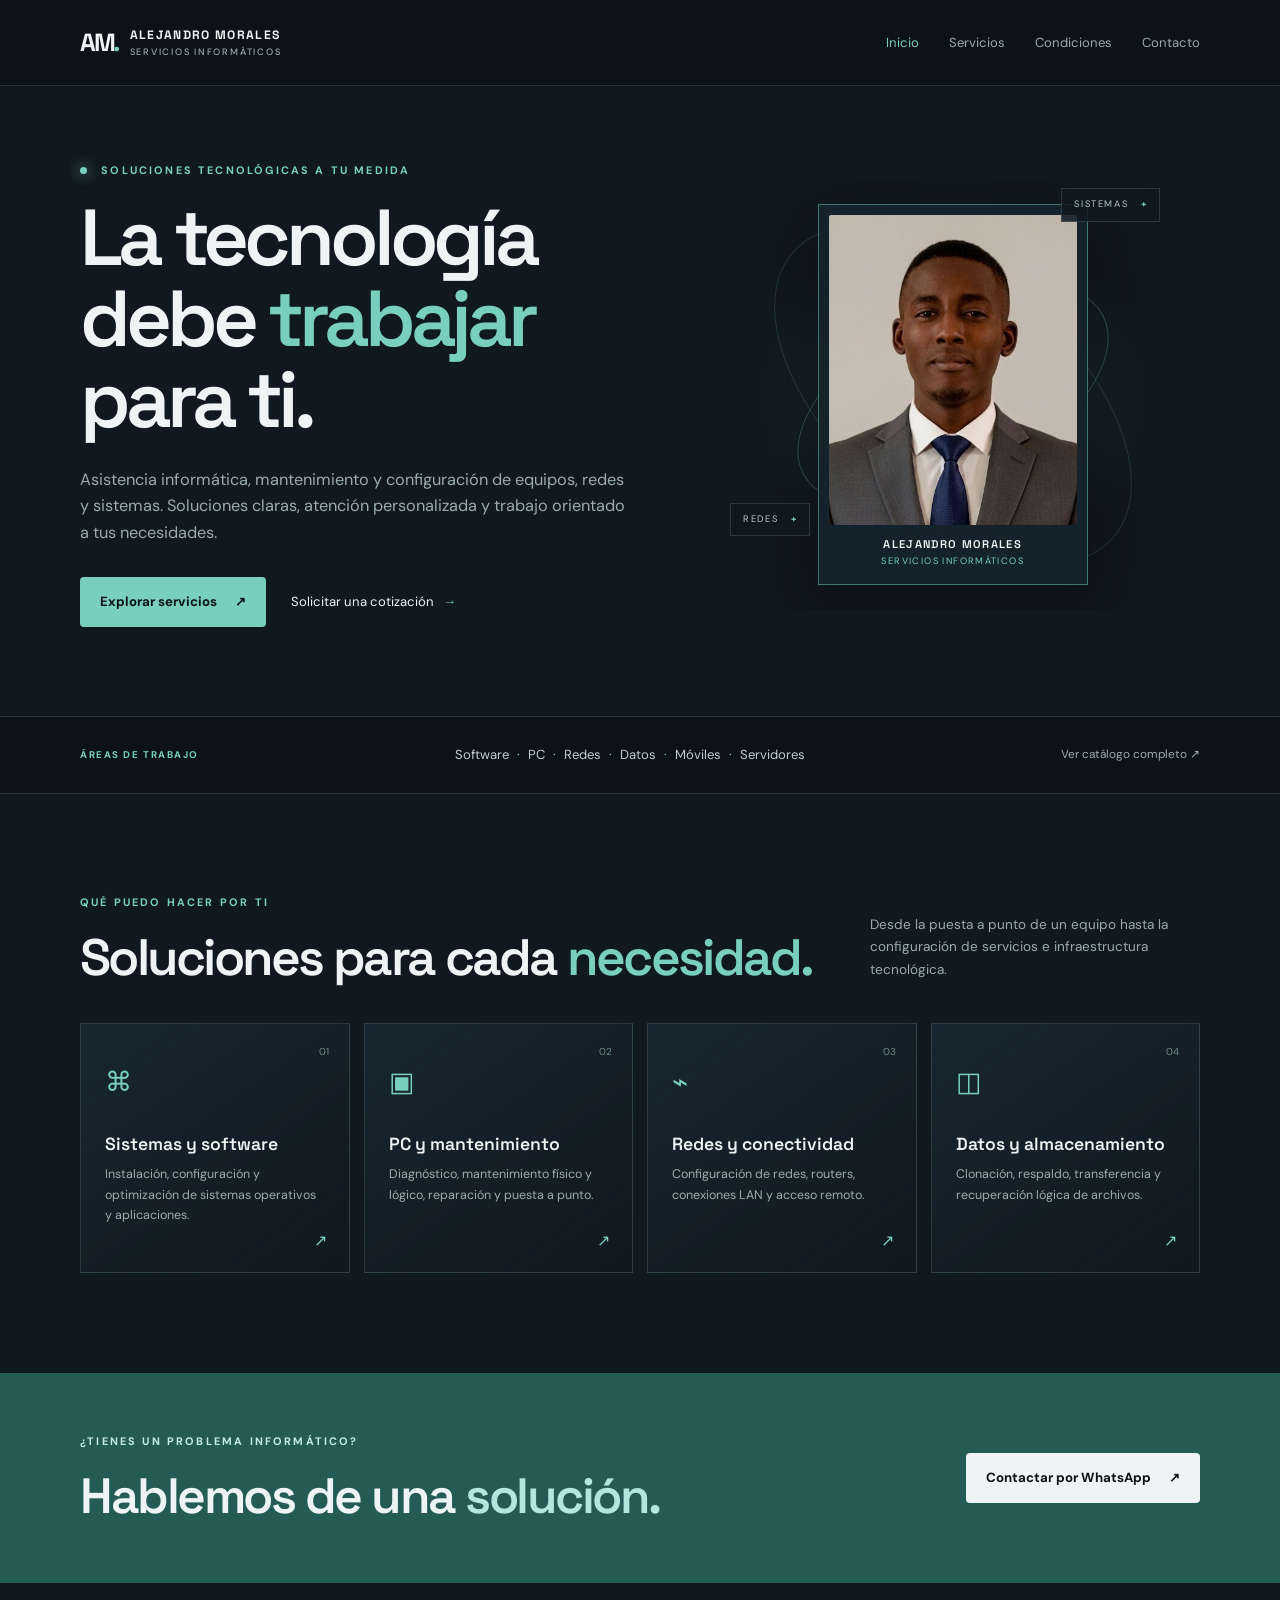
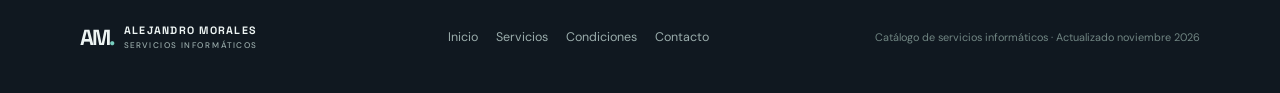
==== index.html @ 17e3cb16 "Add files via upload" ====
<!doctype html>
<html lang="es">
<head>
  <meta charset="utf-8">
  <meta name="viewport" content="width=device-width, initial-scale=1">
  <meta name="theme-color" content="#101820">
  <meta name="description" content="Servicios informáticos personalizados: mantenimiento, software, redes, datos, móviles y servidores.">
  <title>Alejandro Morales | Servicios informáticos</title>
  <link rel="canonical" href="https://alek0byte.github.io/alejandro-morales-services/">
  <meta property="og:type" content="website">
  <meta property="og:site_name" content="Alejandro Morales · Servicios informáticos">
  <meta property="og:title" content="Alejandro Morales | Servicios informáticos">
  <meta property="og:description" content="Asistencia informática, mantenimiento, redes, datos y servidores. Soluciones claras y atención personalizada.">
  <meta property="og:url" content="https://alek0byte.github.io/alejandro-morales-services/">
  <meta property="og:image" content="https://alek0byte.github.io/alejandro-morales-services/assets/img/og-image.jpg">
  <meta property="og:image:width" content="1200">
  <meta property="og:image:height" content="630">
  <meta property="og:image:alt" content="Alejandro Morales · Servicios informáticos">
  <meta property="og:locale" content="es_ES">
  <meta name="twitter:card" content="summary_large_image">
  <meta name="twitter:title" content="Alejandro Morales | Servicios informáticos">
  <meta name="twitter:description" content="Asistencia informática, mantenimiento, redes, datos y servidores.">
  <meta name="twitter:image" content="https://alek0byte.github.io/alejandro-morales-services/assets/img/og-image.jpg">
  <link rel="icon" href="assets/img/favicon.svg" type="image/svg+xml">
  <link rel="apple-touch-icon" href="assets/img/apple-touch-icon.png">
  <link rel="preload" href="assets/fonts/dm-sans-400.woff2" as="font" type="font/woff2" crossorigin>
  <link rel="preload" href="assets/fonts/space-grotesk-600.woff2" as="font" type="font/woff2" crossorigin>
  <link rel="stylesheet" href="assets/css/fonts.css">
  <link rel="stylesheet" href="assets/css/site.css">
  <script type="application/ld+json">
    {
      "@context": "https://schema.org",
      "@type": "ProfessionalService",
      "name": "Alejandro Morales · Servicios informáticos",
      "description": "Asistencia informática, mantenimiento y configuración de equipos, redes y sistemas.",
      "url": "https://alek0byte.github.io/alejandro-morales-services/",
      "image": "https://alek0byte.github.io/alejandro-morales-services/assets/img/og-image.jpg",
      "telephone": "+53 5921 6497",
      "founder": {
        "@type": "Person",
        "name": "Alejandro Morales"
      },
      "knowsLanguage": "es"
    }
  </script>
</head>
<body>
<a class="skip-link" href="#contenido">Saltar al contenido</a>
<header class="site-header">
  <a class="brand" href="index.html"><span class="brand-mark">AM<span>.</span></span><span>ALEJANDRO MORALES<small>SERVICIOS INFORMÁTICOS</small></span></a>
  <button class="menu-toggle" type="button" aria-label="Abrir menú" aria-expanded="false" aria-controls="main-nav">☰</button>
  <nav id="main-nav" class="main-nav" aria-label="Navegación principal"><a class="active" aria-current="page" href="index.html">Inicio</a><a href="servicios.html">Servicios</a><a href="condiciones.html">Condiciones</a><a href="contacto.html">Contacto</a></nav>
</header>
<main id="contenido">
  <section class="hero wrap">
    <div class="hero-copy">
      <p class="kicker"><span class="pulse" aria-hidden="true"></span> SOLUCIONES TECNOLÓGICAS A TU MEDIDA</p>
      <h1>La tecnología debe <em>trabajar</em> para ti.</h1>
      <p class="hero-text">Asistencia informática, mantenimiento y configuración de equipos, redes y sistemas. Soluciones claras, atención personalizada y trabajo orientado a tus necesidades.</p>
      <div class="hero-actions"><a class="button primary" href="servicios.html">Explorar servicios <span aria-hidden="true">↗</span></a><a class="text-link" href="contacto.html">Solicitar una cotización <span aria-hidden="true">→</span></a></div>
    </div>
    <div class="hero-art">
      <div class="orbit orbit-one"></div><div class="orbit orbit-two"></div>
      <div class="profile-card"><img src="assets/img/perfil.jpg" alt="Retrato de Alejandro Morales" class="profile-photo" width="512" height="505" fetchpriority="high" decoding="async"><div class="profile-caption"><strong>ALEJANDRO MORALES</strong><span>SERVICIOS INFORMÁTICOS</span></div></div>
      <div class="float-tag tag-top">SISTEMAS <b aria-hidden="true">+</b></div><div class="float-tag tag-bottom">REDES <b aria-hidden="true">+</b></div>
      <div class="art-grid"></div>
    </div>
  </section>
  <section class="intro-strip"><div class="wrap strip-inner"><span class="strip-label">ÁREAS DE TRABAJO</span><p>Software <i aria-hidden="true">·</i> PC <i aria-hidden="true">·</i> Redes <i aria-hidden="true">·</i> Datos <i aria-hidden="true">·</i> Móviles <i aria-hidden="true">·</i> Servidores</p><a href="servicios.html">Ver catálogo completo <span aria-hidden="true">↗</span></a></div></section>
  <section class="wrap section-block">
    <div class="section-heading"><div><p class="kicker">QUÉ PUEDO HACER POR TI</p><h2>Soluciones para cada <em>necesidad.</em></h2></div><p class="section-aside">Desde la puesta a punto de un equipo hasta la configuración de servicios e infraestructura tecnológica.</p></div>
    <div class="feature-grid">
      <a class="feature-card" href="servicios.html#sistemas-operativos-y-software"><span class="card-number">01</span><span class="feature-icon" aria-hidden="true">⌘</span><h3>Sistemas y software</h3><p>Instalación, configuración y optimización de sistemas operativos y aplicaciones.</p><span class="card-arrow" aria-hidden="true">↗</span></a>
      <a class="feature-card" href="servicios.html#mantenimiento-y-reparacion-de-pc"><span class="card-number">02</span><span class="feature-icon" aria-hidden="true">▣</span><h3>PC y mantenimiento</h3><p>Diagnóstico, mantenimiento físico y lógico, reparación y puesta a punto.</p><span class="card-arrow" aria-hidden="true">↗</span></a>
      <a class="feature-card" href="servicios.html#redes-y-conectividad"><span class="card-number">03</span><span class="feature-icon" aria-hidden="true">⌁</span><h3>Redes y conectividad</h3><p>Configuración de redes, routers, conexiones LAN y acceso remoto.</p><span class="card-arrow" aria-hidden="true">↗</span></a>
      <a class="feature-card" href="servicios.html#almacenamiento-y-recuperacion-de-datos"><span class="card-number">04</span><span class="feature-icon" aria-hidden="true">◫</span><h3>Datos y almacenamiento</h3><p>Clonación, respaldo, transferencia y recuperación lógica de archivos.</p><span class="card-arrow" aria-hidden="true">↗</span></a>
    </div>
  </section>
  <section class="contact-band"><div class="wrap band-inner"><div><p class="kicker">¿TIENES UN PROBLEMA INFORMÁTICO?</p><h2>Hablemos de una <em>solución.</em></h2></div><a class="button light" href="https://wa.me/5359216497?text=Hola%20Alejandro%2C%20te%20escribo%20desde%20tu%20web.%20Necesito%20ayuda%20con%3A%20" target="_blank" rel="noopener">Contactar por WhatsApp <span aria-hidden="true">↗</span></a></div></section>
</main>
<footer class="site-footer wrap">
  <a class="brand footer-brand" href="index.html"><span class="brand-mark">AM<span>.</span></span><span>ALEJANDRO MORALES<small>SERVICIOS INFORMÁTICOS</small></span></a>
  <nav class="footer-nav" aria-label="Navegación del pie"><a href="index.html">Inicio</a><a href="servicios.html">Servicios</a><a href="condiciones.html">Condiciones</a><a href="contacto.html">Contacto</a></nav>
  <p>Catálogo de servicios informáticos<span class="footer-updated"> · Actualizado noviembre 2026</span></p>
</footer>
<script src="assets/js/site.js"></script>
</body>
</html>
---- assets/css/fonts.css ----
/* Fuentes autohospedadas (subconjunto latin) para no depender de Google Fonts */
@font-face{font-family:"DM Sans";font-style:normal;font-weight:400;font-display:swap;src:url("../fonts/dm-sans-400.woff2") format("woff2")}
@font-face{font-family:"DM Sans";font-style:normal;font-weight:500;font-display:swap;src:url("../fonts/dm-sans-500.woff2") format("woff2")}
@font-face{font-family:"DM Sans";font-style:normal;font-weight:600;font-display:swap;src:url("../fonts/dm-sans-600.woff2") format("woff2")}
@font-face{font-family:"DM Sans";font-style:normal;font-weight:700;font-display:swap;src:url("../fonts/dm-sans-700.woff2") format("woff2")}
@font-face{font-family:"Space Grotesk";font-style:normal;font-weight:500;font-display:swap;src:url("../fonts/space-grotesk-500.woff2") format("woff2")}
@font-face{font-family:"Space Grotesk";font-style:normal;font-weight:600;font-display:swap;src:url("../fonts/space-grotesk-600.woff2") format("woff2")}
@font-face{font-family:"Space Grotesk";font-style:normal;font-weight:700;font-display:swap;src:url("../fonts/space-grotesk-700.woff2") format("woff2")}
---- assets/css/site.css ----
:root{--bg:#101820;--bg-deep:#0b1218;--panel:#15232c;--panel-2:#192a34;--text:#edf4f3;--muted:#9aacab;--accent:#78CFC0;--accent-dark:#245B55;--line:rgba(178,220,214,.16);--font-body:"DM Sans",sans-serif;--font-display:"Space Grotesk",sans-serif;--header-h:86px}
*{box-sizing:border-box}html{scroll-behavior:smooth}body{margin:0;background:var(--bg);color:var(--text);font-family:var(--font-body);line-height:1.65}a{color:inherit;text-decoration:none}.wrap{width:min(1120px,calc(100% - 48px));margin-inline:auto}
.site-header{height:var(--header-h);padding:0 max(24px,calc((100vw - 1120px)/2));display:flex;align-items:center;justify-content:space-between;border-bottom:1px solid var(--line);background:rgba(11,18,24,.82);backdrop-filter:blur(16px);position:sticky;top:0;z-index:20}
.brand{display:flex;align-items:center;gap:12px;font:700 .76rem var(--font-display);letter-spacing:.11em}.brand small{display:block;color:var(--muted);font:500 .58rem var(--font-body);letter-spacing:.19em;margin-top:3px}.brand-mark{font:700 1.55rem var(--font-display);letter-spacing:-.1em;color:var(--text)}.brand-mark span{color:var(--accent)}
.main-nav{display:flex;align-items:center;gap:30px}.main-nav a{font-size:.82rem;color:var(--muted);transition:color .2s}.main-nav a:hover,.main-nav a.active{color:var(--accent)}.menu-toggle{display:none;background:none;border:0;color:var(--text);font-size:1.4rem}
.hero{min-height:630px;display:grid;grid-template-columns:1.08fr .92fr;align-items:center;gap:45px;padding-block:72px 85px}.kicker{font-size:.68rem;letter-spacing:.2em;font-weight:700;color:var(--accent);margin:0 0 18px}.pulse{display:inline-block;width:7px;height:7px;border-radius:50%;background:var(--accent);box-shadow:0 0 14px var(--accent);margin-right:9px}.hero h1,.page-title h1{font:600 clamp(3.2rem,6.2vw,5.8rem)/1.02 var(--font-display);letter-spacing:-.065em;margin:0;max-width:680px}.hero h1 em,.page-title h1 em,.section-heading h2 em,.band-inner h2 em{font-style:normal;color:var(--accent)}.hero-text{max-width:550px;color:var(--muted);font-size:1.02rem;margin:26px 0 30px}.hero-actions{display:flex;align-items:center;gap:25px;flex-wrap:wrap}.button{display:inline-flex;align-items:center;justify-content:center;gap:18px;padding:14px 20px;border-radius:4px;font-size:.83rem;font-weight:700;transition:transform .2s,background .2s}.button:hover{transform:translateY(-2px)}.button.primary{background:var(--accent);color:var(--bg-deep)}.button.light{background:var(--text);color:var(--bg-deep)}.text-link{font-size:.82rem;color:var(--text)}.text-link span{color:var(--accent);margin-left:6px}
.hero-art{height:430px;position:relative;display:grid;place-items:center;overflow:hidden;background:radial-gradient(ellipse at center,rgba(120,207,192,.13),transparent 60%)}.art-grid{position:absolute;inset:0;opacity:.2;background-image:linear-gradient(rgba(120,207,192,.16) 1px,transparent 1px),linear-gradient(90deg,rgba(120,207,192,.16) 1px,transparent 1px);background-size:34px 34px;mask-image:radial-gradient(ellipse,black,transparent 72%)}.orbit{position:absolute;border:1px solid rgba(120,207,192,.3);border-radius:50%;transform:rotate(-28deg)}.orbit-one{width:340px;height:175px}.orbit-two{width:430px;height:240px;transform:rotate(42deg);border-color:rgba(120,207,192,.18)}.float-tag{position:absolute;z-index:5;border:1px solid var(--line);background:rgba(16,24,32,.86);padding:8px 12px;font-size:.59rem;letter-spacing:.17em;color:#b4c9c6}.float-tag b{color:var(--accent);margin-left:8px}.tag-top{top:2%;right:8%}.tag-bottom{bottom:17%;left:5%}
.intro-strip{border-block:1px solid var(--line);background:var(--bg-deep)}.strip-inner{min-height:76px;display:flex;align-items:center;justify-content:space-between;gap:20px}.strip-label{font-size:.61rem;letter-spacing:.16em;color:var(--accent);font-weight:700}.strip-inner p{font-size:.82rem;color:#c0cecc;margin:0}.strip-inner i{font-style:normal;color:var(--accent);padding-inline:5px}.strip-inner>a{font-size:.74rem;color:var(--muted)}
.section-block{padding-block:100px}.section-heading{display:flex;align-items:end;justify-content:space-between;gap:40px;margin-bottom:38px}.section-heading h2,.band-inner h2{font:600 clamp(2.2rem,4vw,3.4rem)/1.08 var(--font-display);letter-spacing:-.05em;margin:0}.section-aside{max-width:330px;color:var(--muted);font-size:.85rem;margin:0 0 4px}.feature-grid{display:grid;grid-template-columns:repeat(4,1fr);gap:14px}.feature-card{min-height:250px;padding:24px;border:1px solid var(--line);background:linear-gradient(145deg,rgba(25,42,52,.8),rgba(16,24,32,.4));position:relative;transition:border-color .2s,transform .2s}.feature-card:hover{border-color:rgba(120,207,192,.6);transform:translateY(-4px)}.card-number{position:absolute;right:20px;top:20px;font-size:.63rem;color:#718b89}.feature-icon{display:block;font-size:1.7rem;color:var(--accent);margin:12px 0 28px}.feature-card h3{font:600 1.1rem var(--font-display);margin:0 0 9px}.feature-card p{font-size:.78rem;color:var(--muted);margin:0;max-width:220px}.card-arrow{position:absolute;right:22px;bottom:18px;color:var(--accent)}
.contact-band{background:var(--accent-dark);padding:60px 0}.band-inner{display:flex;align-items:center;justify-content:space-between;gap:30px}.band-inner .kicker{color:#c4eee5}.band-inner h2{font-size:clamp(2.1rem,4vw,3.1rem)}.band-inner h2 em{color:#b1e8dd}
.site-footer{min-height:110px;display:flex;align-items:center;justify-content:space-between;gap:25px}.site-footer p{color:#708582;font-size:.68rem}.footer-brand{transform:scale(.88);transform-origin:left center}
.inner-page{padding-top:78px;padding-bottom:100px;min-height:70vh}.page-title{padding-bottom:48px;border-bottom:1px solid var(--line);margin-bottom:42px}.page-title h1{font-size:clamp(2.8rem,5.5vw,4.8rem)}.page-title>p:last-child{max-width:630px;color:var(--muted);margin:20px 0 0}.catalog-tools{display:grid;gap:20px;margin-bottom:30px}.search-box{display:flex;align-items:center;gap:12px;border:1px solid var(--line);background:var(--bg-deep);padding:0 16px;max-width:520px;transition:border-color .2s,box-shadow .2s}.search-box span{font-size:1.6rem;color:var(--accent)}.search-box input{width:100%;padding:14px 0;background:none;border:0;outline:0;color:var(--text);font:inherit}.filter-list{display:flex;gap:8px;flex-wrap:wrap}.filter-button{border:1px solid var(--line);background:transparent;color:var(--muted);padding:8px 12px;border-radius:3px;font:500 .72rem var(--font-body);cursor:pointer}.filter-button.active,.filter-button:hover{border-color:var(--accent);color:var(--accent);background:rgba(120,207,192,.07)}
.category-block{margin:42px 0;scroll-margin-top:calc(var(--header-h) + 24px)}.category-heading{display:flex;align-items:center;gap:16px;margin-bottom:16px}.category-heading span{font-size:.62rem;color:var(--accent);letter-spacing:.15em}.category-heading h2{font:600 1.45rem var(--font-display);margin:0}.service-list{display:grid;grid-template-columns:repeat(2,minmax(0,1fr));gap:10px}.service-item{padding:17px 18px;background:var(--panel);border:1px solid var(--line);display:flex;flex-direction:column;justify-content:space-between;gap:16px;min-height:112px}.service-item p{font-size:.85rem;margin:0;color:#dce8e5}.service-bottom{display:flex;justify-content:space-between;align-items:center;gap:12px}.service-price{font:600 .86rem var(--font-display);color:var(--accent);white-space:nowrap}.offer-badge{display:inline-block;background:#176b45;border:1px solid #c5f3d8;color:white;padding:3px 8px;border-radius:5px;font-size:.57rem;font-weight:700;letter-spacing:.08em;margin-bottom:8px}.subcat-label{font-size:.63rem;letter-spacing:.13em;color:var(--accent);text-transform:uppercase}.category-note,.catalog-footnote{color:var(--muted);font-size:.78rem}.catalog-footnote{padding:20px;border-left:2px solid var(--accent);background:rgba(120,207,192,.04);margin-top:45px}.catalog-footnote a{color:var(--accent);text-decoration:underline}.loading,.empty-state{color:var(--muted);padding:30px 0}
.content-panel{padding:28px;border:1px solid var(--line);background:var(--panel);margin-bottom:22px}.content-panel h2{font:600 1.55rem var(--font-display);margin:0 0 20px}.numbered-list{list-style:none;counter-reset:terms;padding:0;margin:0}.numbered-list li{counter-increment:terms;display:grid;grid-template-columns:42px 1fr;gap:15px;padding:16px 0;border-top:1px solid var(--line);font-size:.88rem;color:#d7e3e0}.numbered-list li:before{content:"0" counter(terms);font:600 .8rem var(--font-display);color:var(--accent)}.procedure-panel{background:linear-gradient(130deg,#183a3a,#15232c)}.procedure-steps{display:grid;grid-template-columns:repeat(4,1fr);gap:10px;margin:26px 0}.procedure-step{padding:16px;border:1px solid rgba(120,207,192,.25)}.procedure-step span{display:block;font:600 1.4rem var(--font-display);color:var(--accent);margin-bottom:12px}.procedure-step strong{font-size:.66rem;letter-spacing:.08em}.muted{color:var(--muted);font-size:.85rem}.contact-layout{display:grid;grid-template-columns:1.2fr .8fr;gap:20px;align-items:start}.contact-main{padding:40px}.contact-symbol{font-size:2.3rem;color:var(--accent)}.contact-main h2{font-size:2rem}.contact-main .button{margin-top:20px}.contact-aside{padding:30px;background:var(--bg-deep);border:1px solid var(--line)}.contact-aside h3{font:600 1.2rem var(--font-display)}.contact-aside ul{padding-left:18px;color:var(--muted);font-size:.82rem}.contact-aside li{margin:12px 0}.contact-aside .text-link{display:inline-block;margin-top:18px;color:var(--accent)}
.floating-whatsapp{position:fixed;right:max(14px,calc((100vw - 1120px)/2));bottom:16px;z-index:15;display:flex;gap:8px;align-items:center;padding:13px 17px;border-radius:40px;background:#176b45;border:1px solid #b9f0cf;color:white;font-size:.8rem;box-shadow:0 8px 25px #0006;max-width:calc(100vw - 28px);box-sizing:border-box;white-space:nowrap;transition:opacity .2s,transform .2s,background .2s}.floating-whatsapp:hover{background:#1b8754}

/* ---------- Base ---------- */
html,body{max-width:100%;overflow-x:clip}
img{display:block;max-width:100%;height:auto}
.hero-art,.hero-copy,.contact-layout>*{min-width:0}

/* ---------- Retrato de la portada ---------- */
.profile-card{position:relative;z-index:3;width:min(270px,72%);padding:10px;background:rgba(21,35,44,.92);border:1px solid rgba(120,207,192,.48);box-shadow:0 22px 65px rgba(0,0,0,.38)}
.profile-photo{width:100%;height:310px;object-fit:cover;object-position:center 34%;border-radius:2px}
.profile-caption{display:flex;flex-direction:column;gap:3px;padding:12px 5px 5px;text-align:center}
.profile-caption strong{font:600 .7rem var(--font-display);letter-spacing:.12em;color:var(--text)}
.profile-caption span{font-size:.58rem;letter-spacing:.15em;color:var(--accent)}

/* ---------- Botón flotante de WhatsApp (se oculta cerca del pie, ver site.js) ---------- */
.floating-whatsapp.is-hidden{opacity:0;transform:translateY(14px);pointer-events:none;visibility:hidden}

/* ---------- Contacto ---------- */
.contact-phone{display:flex;align-items:center;gap:12px;flex-wrap:wrap;margin:20px 0 4px}
.contact-phone a{display:inline-flex;align-items:center;min-height:44px;font:600 1.05rem var(--font-display);letter-spacing:.02em;color:var(--text)}
.contact-phone a:hover{color:var(--accent)}
.copy-button{border:1px solid var(--line);background:transparent;color:var(--muted);padding:9px 13px;border-radius:3px;font:500 .72rem var(--font-body);cursor:pointer;min-height:44px;transition:border-color .2s,color .2s}
.copy-button:hover,.copy-button:focus-visible{border-color:var(--accent);color:var(--accent)}

/* ---------- Preguntas frecuentes ---------- */
.faq{margin-top:8px}
.faq details{border-bottom:1px solid var(--line);padding:14px 0}
.faq details:first-child{border-top:1px solid var(--line)}
.faq summary{cursor:pointer;font-weight:600;list-style:none;display:flex;justify-content:space-between;align-items:center;gap:16px;min-height:32px}
.faq summary::-webkit-details-marker{display:none}
.faq summary::after{content:"+";color:var(--accent);font-size:1.3rem;line-height:1;flex:0 0 auto}
.faq details[open] summary::after{content:"–"}
.faq p{color:var(--muted);margin:12px 0 2px;max-width:72ch}
.faq a{color:var(--accent);text-decoration:underline;text-underline-offset:3px}

/* ---------- Pie ---------- */
.footer-nav{display:flex;flex-wrap:wrap;gap:0 18px;font-size:.78rem;color:var(--muted)}
.footer-nav a{display:inline-flex;align-items:center;min-height:44px}
.footer-nav a:hover{color:var(--accent)}

/* ---------- Accesibilidad ---------- */
:focus-visible{outline:2px solid var(--accent);outline-offset:3px;border-radius:2px}
.sr-only{position:absolute!important;width:1px;height:1px;padding:0;margin:-1px;overflow:hidden;clip:rect(0 0 0 0);white-space:nowrap;border:0}
.skip-link{position:fixed;left:12px;top:-70px;z-index:100;background:var(--accent);color:var(--bg-deep);padding:10px 16px;border-radius:3px;font-weight:700;transition:top .18s}
.skip-link:focus{top:12px}
/* El buscador tiene outline:0: se marca el contenedor al enfocar */
.search-box:focus-within{border-color:var(--accent);box-shadow:0 0 0 3px rgba(120,207,192,.18)}
/* Botón de "ver todo" en el estado vacío del catálogo */
.link-button{background:none;border:0;padding:0;color:var(--accent);font:inherit;cursor:pointer;text-decoration:underline;text-underline-offset:3px}

/* ---------- Adaptación a pantallas pequeñas ---------- */
@media(max-width:850px){.hero{grid-template-columns:1fr;gap:5px;padding-top:65px}.hero-art{height:auto;min-height:0;padding-block:26px 30px}.feature-grid{grid-template-columns:repeat(2,1fr)}.section-heading{align-items:start;flex-direction:column;gap:15px}.strip-inner{flex-wrap:wrap;padding-block:18px}.strip-inner p{order:3;width:100%}.service-list{grid-template-columns:1fr}.contact-layout{grid-template-columns:1fr}}
@media(max-width:650px){:root{--header-h:72px;--tools-h:140px}.wrap{width:min(100% - 34px,1120px)}.site-header{padding-inline:17px}.menu-toggle{display:grid;place-items:center;width:44px;height:44px;margin-right:-10px;font-size:1.45rem;border-radius:6px}.menu-toggle[aria-expanded="true"]{color:var(--accent)}.main-nav{display:none;position:absolute;top:calc(var(--header-h) - 1px);left:0;right:0;padding:18px;background:#0b1218;border-bottom:1px solid var(--line);flex-direction:column;align-items:flex-start;gap:16px;box-shadow:0 26px 45px rgba(0,0,0,.5)}.main-nav.open{display:flex}.main-nav a{display:flex;align-items:center;min-height:44px;padding:2px 0;font-size:.92rem}.hero{min-height:0;padding-block:58px 50px}.hero h1{font-size:3.25rem}.hero-art{max-width:100%}.profile-card{width:min(230px,76%)}.profile-photo{height:260px}.strip-inner{gap:8px}.strip-inner>a{margin-left:auto}.section-block{padding-block:65px}.feature-grid{grid-template-columns:1fr 1fr;gap:9px}.feature-card{padding:16px;min-height:225px}.feature-card h3{font-size:.95rem}.feature-card p{font-size:.72rem}.band-inner{align-items:flex-start;flex-direction:column}.site-footer{padding-block:22px;align-items:flex-start;flex-direction:column;gap:0}.inner-page{padding-top:54px;padding-bottom:70px}.page-title{padding-bottom:32px}.page-title h1{font-size:3rem}.content-panel{padding:20px}.procedure-steps{grid-template-columns:repeat(2,1fr)}.contact-main{padding:25px}.floating-whatsapp{right:12px;bottom:12px;max-width:calc(100vw - 24px)}.catalog-tools{position:sticky;top:var(--header-h);z-index:12;gap:12px;margin-inline:-17px;padding:10px 17px;margin-bottom:24px;background:rgba(16,24,32,.95);backdrop-filter:blur(14px);border-bottom:1px solid var(--line)}.search-box input{padding:10px 0}.filter-list{display:flex;flex-wrap:nowrap;overflow-x:auto;gap:8px;margin-inline:-17px;padding:2px 17px 6px;scrollbar-width:none;-webkit-overflow-scrolling:touch}.filter-list::-webkit-scrollbar{display:none}.catalog-tools .filter-list{margin-inline:0;padding-inline:0}.filter-button{flex:0 0 auto;min-height:44px;padding:10px 14px;white-space:nowrap;font-size:.66rem}.category-block{scroll-margin-top:calc(var(--header-h) + var(--tools-h))}}
@media(prefers-reduced-motion:reduce){html{scroll-behavior:auto}*,*:before,*:after{animation-duration:.01ms!important;animation-iteration-count:1!important;transition:none!important;scroll-behavior:auto!important}}
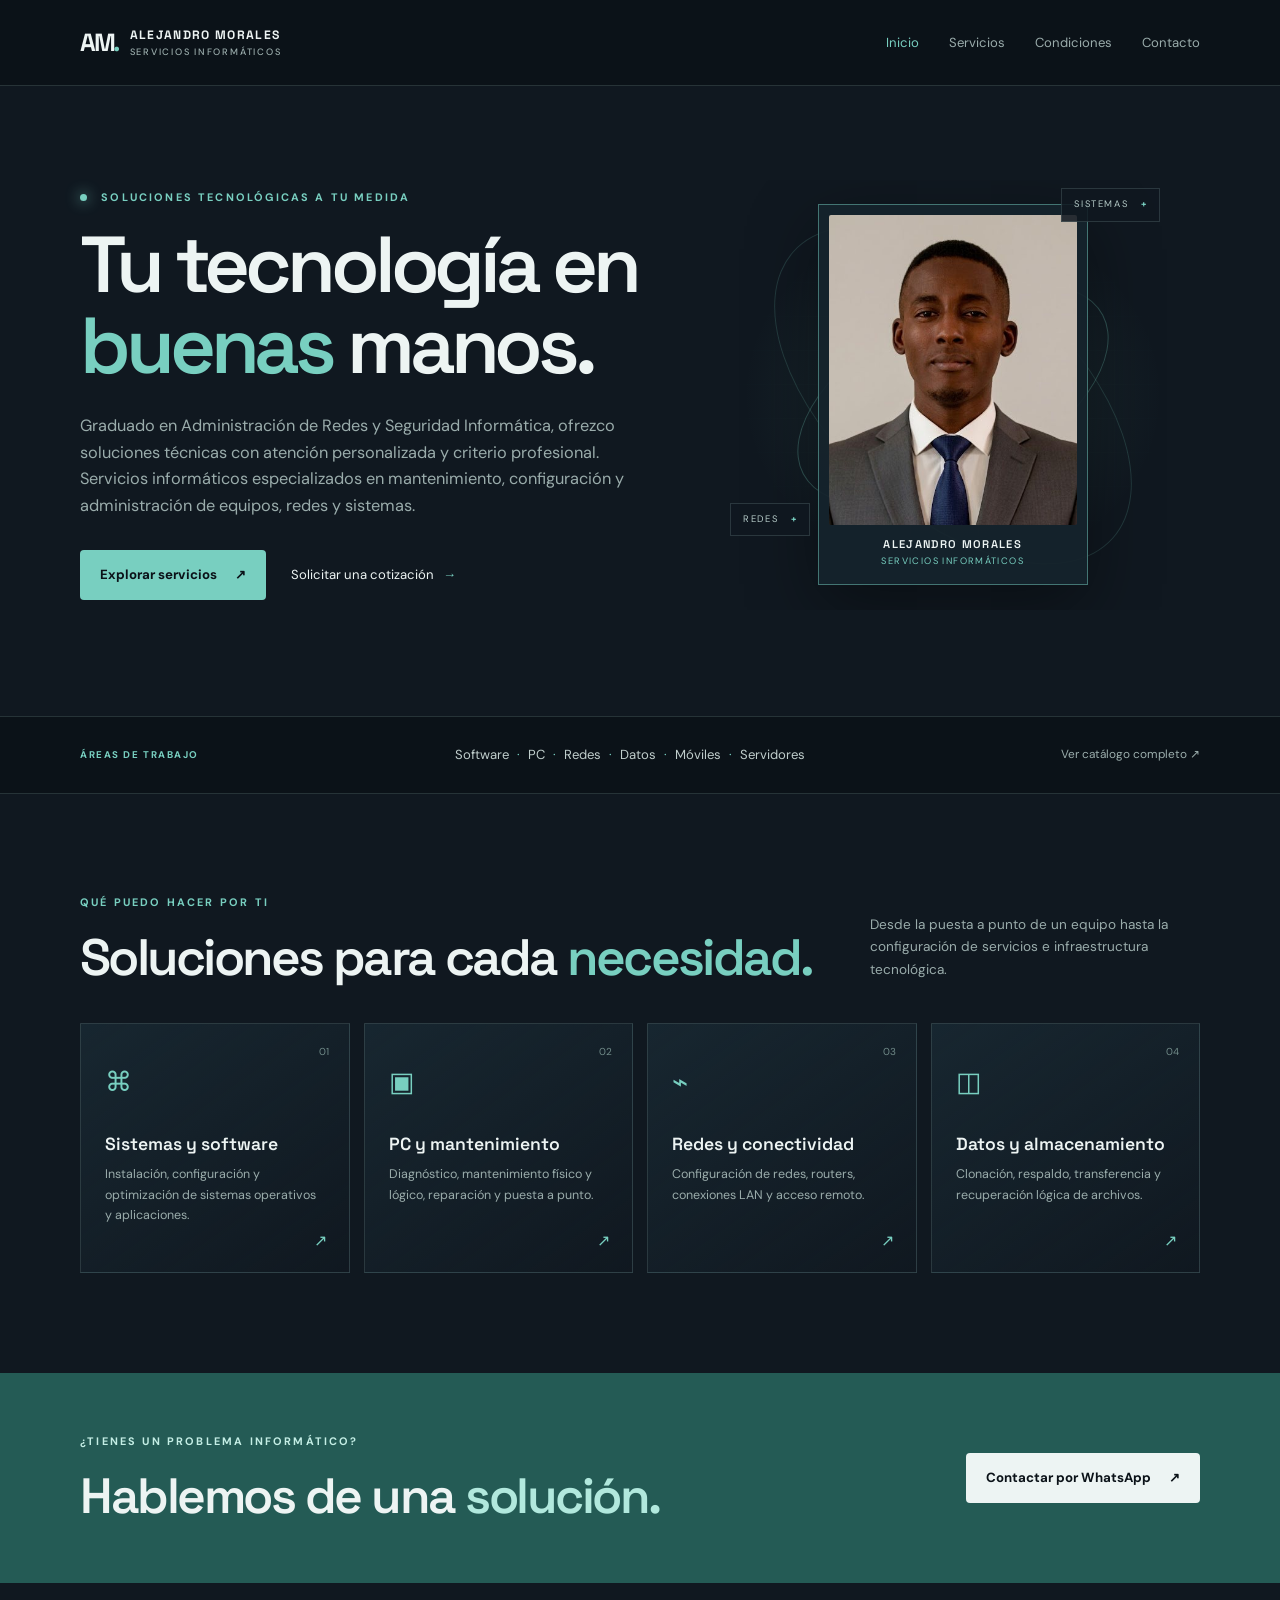
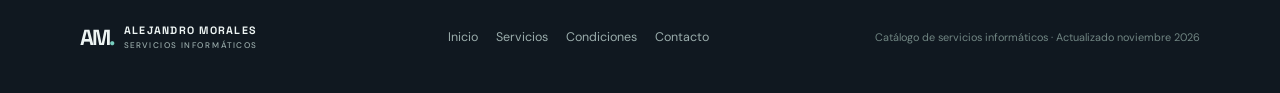
==== commit 13680975: "Update index.html" ====
--- a/index.html
+++ b/index.html
@@ -55,8 +55,8 @@
   <section class="hero wrap">
     <div class="hero-copy">
       <p class="kicker"><span class="pulse" aria-hidden="true"></span> SOLUCIONES TECNOLÓGICAS A TU MEDIDA</p>
-      <h1>La tecnología debe <em>trabajar</em> para ti.</h1>
-      <p class="hero-text">Asistencia informática, mantenimiento y configuración de equipos, redes y sistemas. Soluciones claras, atención personalizada y trabajo orientado a tus necesidades.</p>
+      <h1>Tu tecnología en <em>buenas</em> manos.</h1>
+      <p class="hero-text">Graduado en Administración de Redes y Seguridad Informática, ofrezco soluciones técnicas con atención personalizada y criterio profesional. Servicios informáticos especializados en mantenimiento, configuración y administración de equipos, redes y sistemas.</p>
       <div class="hero-actions"><a class="button primary" href="servicios.html">Explorar servicios <span aria-hidden="true">↗</span></a><a class="text-link" href="contacto.html">Solicitar una cotización <span aria-hidden="true">→</span></a></div>
     </div>
     <div class="hero-art">
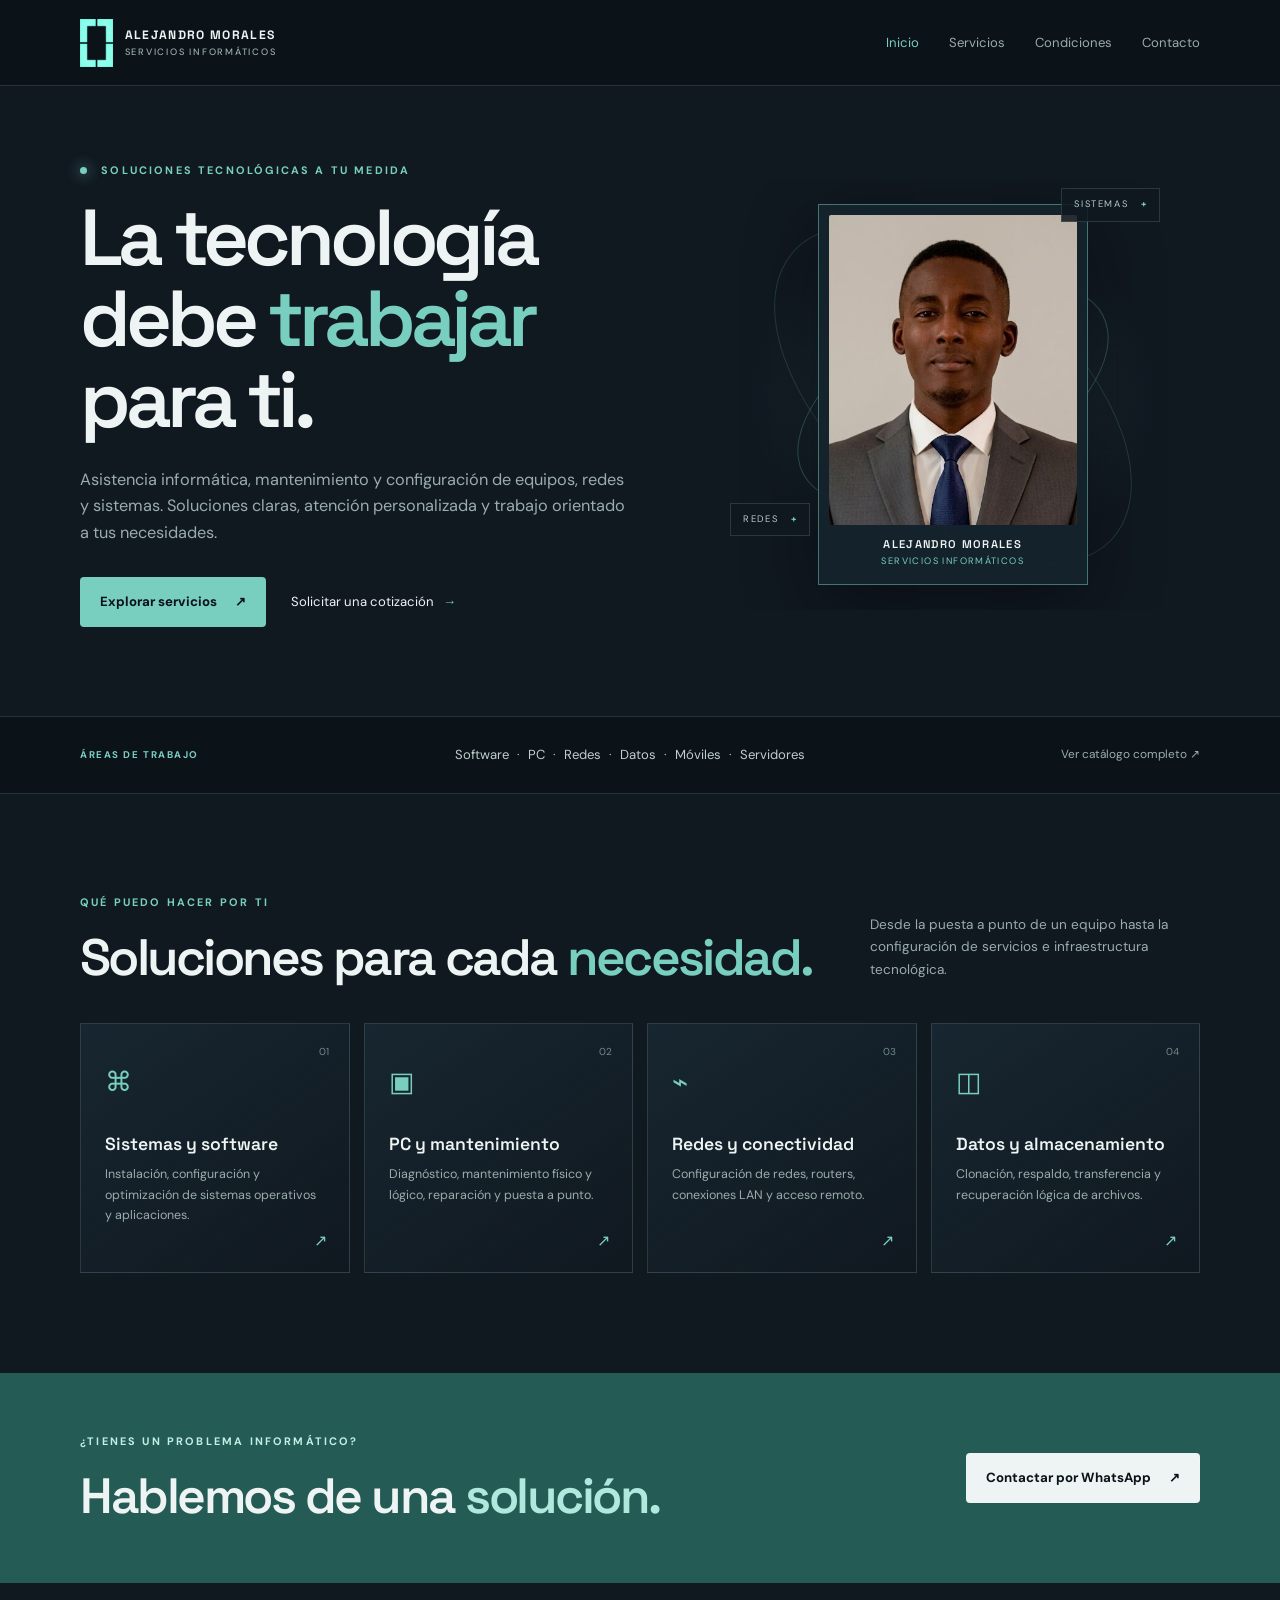
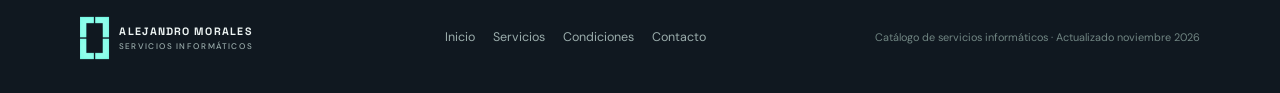
==== commit e454b85a: "Sustituye el logotipo AM. por el logotipo de alek0byte Usa el PNG original recortado como logotipo d" ====
--- a/index.html
+++ b/index.html
@@ -21,7 +21,8 @@
   <meta name="twitter:title" content="Alejandro Morales | Servicios informáticos">
   <meta name="twitter:description" content="Asistencia informática, mantenimiento, redes, datos y servidores.">
   <meta name="twitter:image" content="https://alek0byte.github.io/alejandro-morales-services/assets/img/og-image.jpg">
-  <link rel="icon" href="assets/img/favicon.svg" type="image/svg+xml">
+  <link rel="icon" href="assets/img/favicon-32.png" type="image/png" sizes="32x32">
+  <link rel="icon" href="assets/img/favicon.png" type="image/png" sizes="64x64">
   <link rel="apple-touch-icon" href="assets/img/apple-touch-icon.png">
   <link rel="preload" href="assets/fonts/dm-sans-400.woff2" as="font" type="font/woff2" crossorigin>
   <link rel="preload" href="assets/fonts/space-grotesk-600.woff2" as="font" type="font/woff2" crossorigin>
@@ -47,7 +48,7 @@
 <body>
 <a class="skip-link" href="#contenido">Saltar al contenido</a>
 <header class="site-header">
-  <a class="brand" href="index.html"><span class="brand-mark">AM<span>.</span></span><span>ALEJANDRO MORALES<small>SERVICIOS INFORMÁTICOS</small></span></a>
+  <a class="brand" href="index.html"><img class="brand-logo" src="assets/img/logo.png" alt="" width="98" height="144" decoding="async"><span>ALEJANDRO MORALES<small>SERVICIOS INFORMÁTICOS</small></span></a>
   <button class="menu-toggle" type="button" aria-label="Abrir menú" aria-expanded="false" aria-controls="main-nav">☰</button>
   <nav id="main-nav" class="main-nav" aria-label="Navegación principal"><a class="active" aria-current="page" href="index.html">Inicio</a><a href="servicios.html">Servicios</a><a href="condiciones.html">Condiciones</a><a href="contacto.html">Contacto</a></nav>
 </header>
@@ -55,8 +56,8 @@
   <section class="hero wrap">
     <div class="hero-copy">
       <p class="kicker"><span class="pulse" aria-hidden="true"></span> SOLUCIONES TECNOLÓGICAS A TU MEDIDA</p>
-      <h1>Tu tecnología en <em>buenas</em> manos.</h1>
-      <p class="hero-text">Graduado en Administración de Redes y Seguridad Informática, ofrezco soluciones técnicas con atención personalizada y criterio profesional. Servicios informáticos especializados en mantenimiento, configuración y administración de equipos, redes y sistemas.</p>
+      <h1>La tecnología debe <em>trabajar</em> para ti.</h1>
+      <p class="hero-text">Asistencia informática, mantenimiento y configuración de equipos, redes y sistemas. Soluciones claras, atención personalizada y trabajo orientado a tus necesidades.</p>
       <div class="hero-actions"><a class="button primary" href="servicios.html">Explorar servicios <span aria-hidden="true">↗</span></a><a class="text-link" href="contacto.html">Solicitar una cotización <span aria-hidden="true">→</span></a></div>
     </div>
     <div class="hero-art">
@@ -79,7 +80,7 @@
   <section class="contact-band"><div class="wrap band-inner"><div><p class="kicker">¿TIENES UN PROBLEMA INFORMÁTICO?</p><h2>Hablemos de una <em>solución.</em></h2></div><a class="button light" href="https://wa.me/5359216497?text=Hola%20Alejandro%2C%20te%20escribo%20desde%20tu%20web.%20Necesito%20ayuda%20con%3A%20" target="_blank" rel="noopener">Contactar por WhatsApp <span aria-hidden="true">↗</span></a></div></section>
 </main>
 <footer class="site-footer wrap">
-  <a class="brand footer-brand" href="index.html"><span class="brand-mark">AM<span>.</span></span><span>ALEJANDRO MORALES<small>SERVICIOS INFORMÁTICOS</small></span></a>
+  <a class="brand footer-brand" href="index.html"><img class="brand-logo" src="assets/img/logo.png" alt="" width="98" height="144" decoding="async"><span>ALEJANDRO MORALES<small>SERVICIOS INFORMÁTICOS</small></span></a>
   <nav class="footer-nav" aria-label="Navegación del pie"><a href="index.html">Inicio</a><a href="servicios.html">Servicios</a><a href="condiciones.html">Condiciones</a><a href="contacto.html">Contacto</a></nav>
   <p>Catálogo de servicios informáticos<span class="footer-updated"> · Actualizado noviembre 2026</span></p>
 </footer>
--- a/assets/css/site.css
+++ b/assets/css/site.css
@@ -1,7 +1,7 @@
 :root{--bg:#101820;--bg-deep:#0b1218;--panel:#15232c;--panel-2:#192a34;--text:#edf4f3;--muted:#9aacab;--accent:#78CFC0;--accent-dark:#245B55;--line:rgba(178,220,214,.16);--font-body:"DM Sans",sans-serif;--font-display:"Space Grotesk",sans-serif;--header-h:86px}
 *{box-sizing:border-box}html{scroll-behavior:smooth}body{margin:0;background:var(--bg);color:var(--text);font-family:var(--font-body);line-height:1.65}a{color:inherit;text-decoration:none}.wrap{width:min(1120px,calc(100% - 48px));margin-inline:auto}
 .site-header{height:var(--header-h);padding:0 max(24px,calc((100vw - 1120px)/2));display:flex;align-items:center;justify-content:space-between;border-bottom:1px solid var(--line);background:rgba(11,18,24,.82);backdrop-filter:blur(16px);position:sticky;top:0;z-index:20}
-.brand{display:flex;align-items:center;gap:12px;font:700 .76rem var(--font-display);letter-spacing:.11em}.brand small{display:block;color:var(--muted);font:500 .58rem var(--font-body);letter-spacing:.19em;margin-top:3px}.brand-mark{font:700 1.55rem var(--font-display);letter-spacing:-.1em;color:var(--text)}.brand-mark span{color:var(--accent)}
+.brand{display:flex;align-items:center;gap:12px;font:700 .76rem var(--font-display);letter-spacing:.11em}.brand small{display:block;color:var(--muted);font:500 .58rem var(--font-body);letter-spacing:.19em;margin-top:3px}.brand-logo{display:block;height:48px;width:auto;flex:none}
 .main-nav{display:flex;align-items:center;gap:30px}.main-nav a{font-size:.82rem;color:var(--muted);transition:color .2s}.main-nav a:hover,.main-nav a.active{color:var(--accent)}.menu-toggle{display:none;background:none;border:0;color:var(--text);font-size:1.4rem}
 .hero{min-height:630px;display:grid;grid-template-columns:1.08fr .92fr;align-items:center;gap:45px;padding-block:72px 85px}.kicker{font-size:.68rem;letter-spacing:.2em;font-weight:700;color:var(--accent);margin:0 0 18px}.pulse{display:inline-block;width:7px;height:7px;border-radius:50%;background:var(--accent);box-shadow:0 0 14px var(--accent);margin-right:9px}.hero h1,.page-title h1{font:600 clamp(3.2rem,6.2vw,5.8rem)/1.02 var(--font-display);letter-spacing:-.065em;margin:0;max-width:680px}.hero h1 em,.page-title h1 em,.section-heading h2 em,.band-inner h2 em{font-style:normal;color:var(--accent)}.hero-text{max-width:550px;color:var(--muted);font-size:1.02rem;margin:26px 0 30px}.hero-actions{display:flex;align-items:center;gap:25px;flex-wrap:wrap}.button{display:inline-flex;align-items:center;justify-content:center;gap:18px;padding:14px 20px;border-radius:4px;font-size:.83rem;font-weight:700;transition:transform .2s,background .2s}.button:hover{transform:translateY(-2px)}.button.primary{background:var(--accent);color:var(--bg-deep)}.button.light{background:var(--text);color:var(--bg-deep)}.text-link{font-size:.82rem;color:var(--text)}.text-link span{color:var(--accent);margin-left:6px}
 .hero-art{height:430px;position:relative;display:grid;place-items:center;overflow:hidden;background:radial-gradient(ellipse at center,rgba(120,207,192,.13),transparent 60%)}.art-grid{position:absolute;inset:0;opacity:.2;background-image:linear-gradient(rgba(120,207,192,.16) 1px,transparent 1px),linear-gradient(90deg,rgba(120,207,192,.16) 1px,transparent 1px);background-size:34px 34px;mask-image:radial-gradient(ellipse,black,transparent 72%)}.orbit{position:absolute;border:1px solid rgba(120,207,192,.3);border-radius:50%;transform:rotate(-28deg)}.orbit-one{width:340px;height:175px}.orbit-two{width:430px;height:240px;transform:rotate(42deg);border-color:rgba(120,207,192,.18)}.float-tag{position:absolute;z-index:5;border:1px solid var(--line);background:rgba(16,24,32,.86);padding:8px 12px;font-size:.59rem;letter-spacing:.17em;color:#b4c9c6}.float-tag b{color:var(--accent);margin-left:8px}.tag-top{top:2%;right:8%}.tag-bottom{bottom:17%;left:5%}
@@ -64,5 +64,5 @@
 
 /* ---------- Adaptación a pantallas pequeñas ---------- */
 @media(max-width:850px){.hero{grid-template-columns:1fr;gap:5px;padding-top:65px}.hero-art{height:auto;min-height:0;padding-block:26px 30px}.feature-grid{grid-template-columns:repeat(2,1fr)}.section-heading{align-items:start;flex-direction:column;gap:15px}.strip-inner{flex-wrap:wrap;padding-block:18px}.strip-inner p{order:3;width:100%}.service-list{grid-template-columns:1fr}.contact-layout{grid-template-columns:1fr}}
-@media(max-width:650px){:root{--header-h:72px;--tools-h:140px}.wrap{width:min(100% - 34px,1120px)}.site-header{padding-inline:17px}.menu-toggle{display:grid;place-items:center;width:44px;height:44px;margin-right:-10px;font-size:1.45rem;border-radius:6px}.menu-toggle[aria-expanded="true"]{color:var(--accent)}.main-nav{display:none;position:absolute;top:calc(var(--header-h) - 1px);left:0;right:0;padding:18px;background:#0b1218;border-bottom:1px solid var(--line);flex-direction:column;align-items:flex-start;gap:16px;box-shadow:0 26px 45px rgba(0,0,0,.5)}.main-nav.open{display:flex}.main-nav a{display:flex;align-items:center;min-height:44px;padding:2px 0;font-size:.92rem}.hero{min-height:0;padding-block:58px 50px}.hero h1{font-size:3.25rem}.hero-art{max-width:100%}.profile-card{width:min(230px,76%)}.profile-photo{height:260px}.strip-inner{gap:8px}.strip-inner>a{margin-left:auto}.section-block{padding-block:65px}.feature-grid{grid-template-columns:1fr 1fr;gap:9px}.feature-card{padding:16px;min-height:225px}.feature-card h3{font-size:.95rem}.feature-card p{font-size:.72rem}.band-inner{align-items:flex-start;flex-direction:column}.site-footer{padding-block:22px;align-items:flex-start;flex-direction:column;gap:0}.inner-page{padding-top:54px;padding-bottom:70px}.page-title{padding-bottom:32px}.page-title h1{font-size:3rem}.content-panel{padding:20px}.procedure-steps{grid-template-columns:repeat(2,1fr)}.contact-main{padding:25px}.floating-whatsapp{right:12px;bottom:12px;max-width:calc(100vw - 24px)}.catalog-tools{position:sticky;top:var(--header-h);z-index:12;gap:12px;margin-inline:-17px;padding:10px 17px;margin-bottom:24px;background:rgba(16,24,32,.95);backdrop-filter:blur(14px);border-bottom:1px solid var(--line)}.search-box input{padding:10px 0}.filter-list{display:flex;flex-wrap:nowrap;overflow-x:auto;gap:8px;margin-inline:-17px;padding:2px 17px 6px;scrollbar-width:none;-webkit-overflow-scrolling:touch}.filter-list::-webkit-scrollbar{display:none}.catalog-tools .filter-list{margin-inline:0;padding-inline:0}.filter-button{flex:0 0 auto;min-height:44px;padding:10px 14px;white-space:nowrap;font-size:.66rem}.category-block{scroll-margin-top:calc(var(--header-h) + var(--tools-h))}}
+@media(max-width:650px){:root{--header-h:72px;--tools-h:140px}.wrap{width:min(100% - 34px,1120px)}.site-header{padding-inline:17px}.brand-logo{height:44px}.menu-toggle{display:grid;place-items:center;width:44px;height:44px;margin-right:-10px;font-size:1.45rem;border-radius:6px}.menu-toggle[aria-expanded="true"]{color:var(--accent)}.main-nav{display:none;position:absolute;top:calc(var(--header-h) - 1px);left:0;right:0;padding:18px;background:#0b1218;border-bottom:1px solid var(--line);flex-direction:column;align-items:flex-start;gap:16px;box-shadow:0 26px 45px rgba(0,0,0,.5)}.main-nav.open{display:flex}.main-nav a{display:flex;align-items:center;min-height:44px;padding:2px 0;font-size:.92rem}.hero{min-height:0;padding-block:58px 50px}.hero h1{font-size:3.25rem}.hero-art{max-width:100%}.profile-card{width:min(230px,76%)}.profile-photo{height:260px}.strip-inner{gap:8px}.strip-inner>a{margin-left:auto}.section-block{padding-block:65px}.feature-grid{grid-template-columns:1fr 1fr;gap:9px}.feature-card{padding:16px;min-height:225px}.feature-card h3{font-size:.95rem}.feature-card p{font-size:.72rem}.band-inner{align-items:flex-start;flex-direction:column}.site-footer{padding-block:22px;align-items:flex-start;flex-direction:column;gap:0}.inner-page{padding-top:54px;padding-bottom:70px}.page-title{padding-bottom:32px}.page-title h1{font-size:3rem}.content-panel{padding:20px}.procedure-steps{grid-template-columns:repeat(2,1fr)}.contact-main{padding:25px}.floating-whatsapp{right:12px;bottom:12px;max-width:calc(100vw - 24px)}.catalog-tools{position:sticky;top:var(--header-h);z-index:12;gap:12px;margin-inline:-17px;padding:10px 17px;margin-bottom:24px;background:rgba(16,24,32,.95);backdrop-filter:blur(14px);border-bottom:1px solid var(--line)}.search-box input{padding:10px 0}.filter-list{display:flex;flex-wrap:nowrap;overflow-x:auto;gap:8px;margin-inline:-17px;padding:2px 17px 6px;scrollbar-width:none;-webkit-overflow-scrolling:touch}.filter-list::-webkit-scrollbar{display:none}.catalog-tools .filter-list{margin-inline:0;padding-inline:0}.filter-button{flex:0 0 auto;min-height:44px;padding:10px 14px;white-space:nowrap;font-size:.66rem}.category-block{scroll-margin-top:calc(var(--header-h) + var(--tools-h))}}
 @media(prefers-reduced-motion:reduce){html{scroll-behavior:auto}*,*:before,*:after{animation-duration:.01ms!important;animation-iteration-count:1!important;transition:none!important;scroll-behavior:auto!important}}
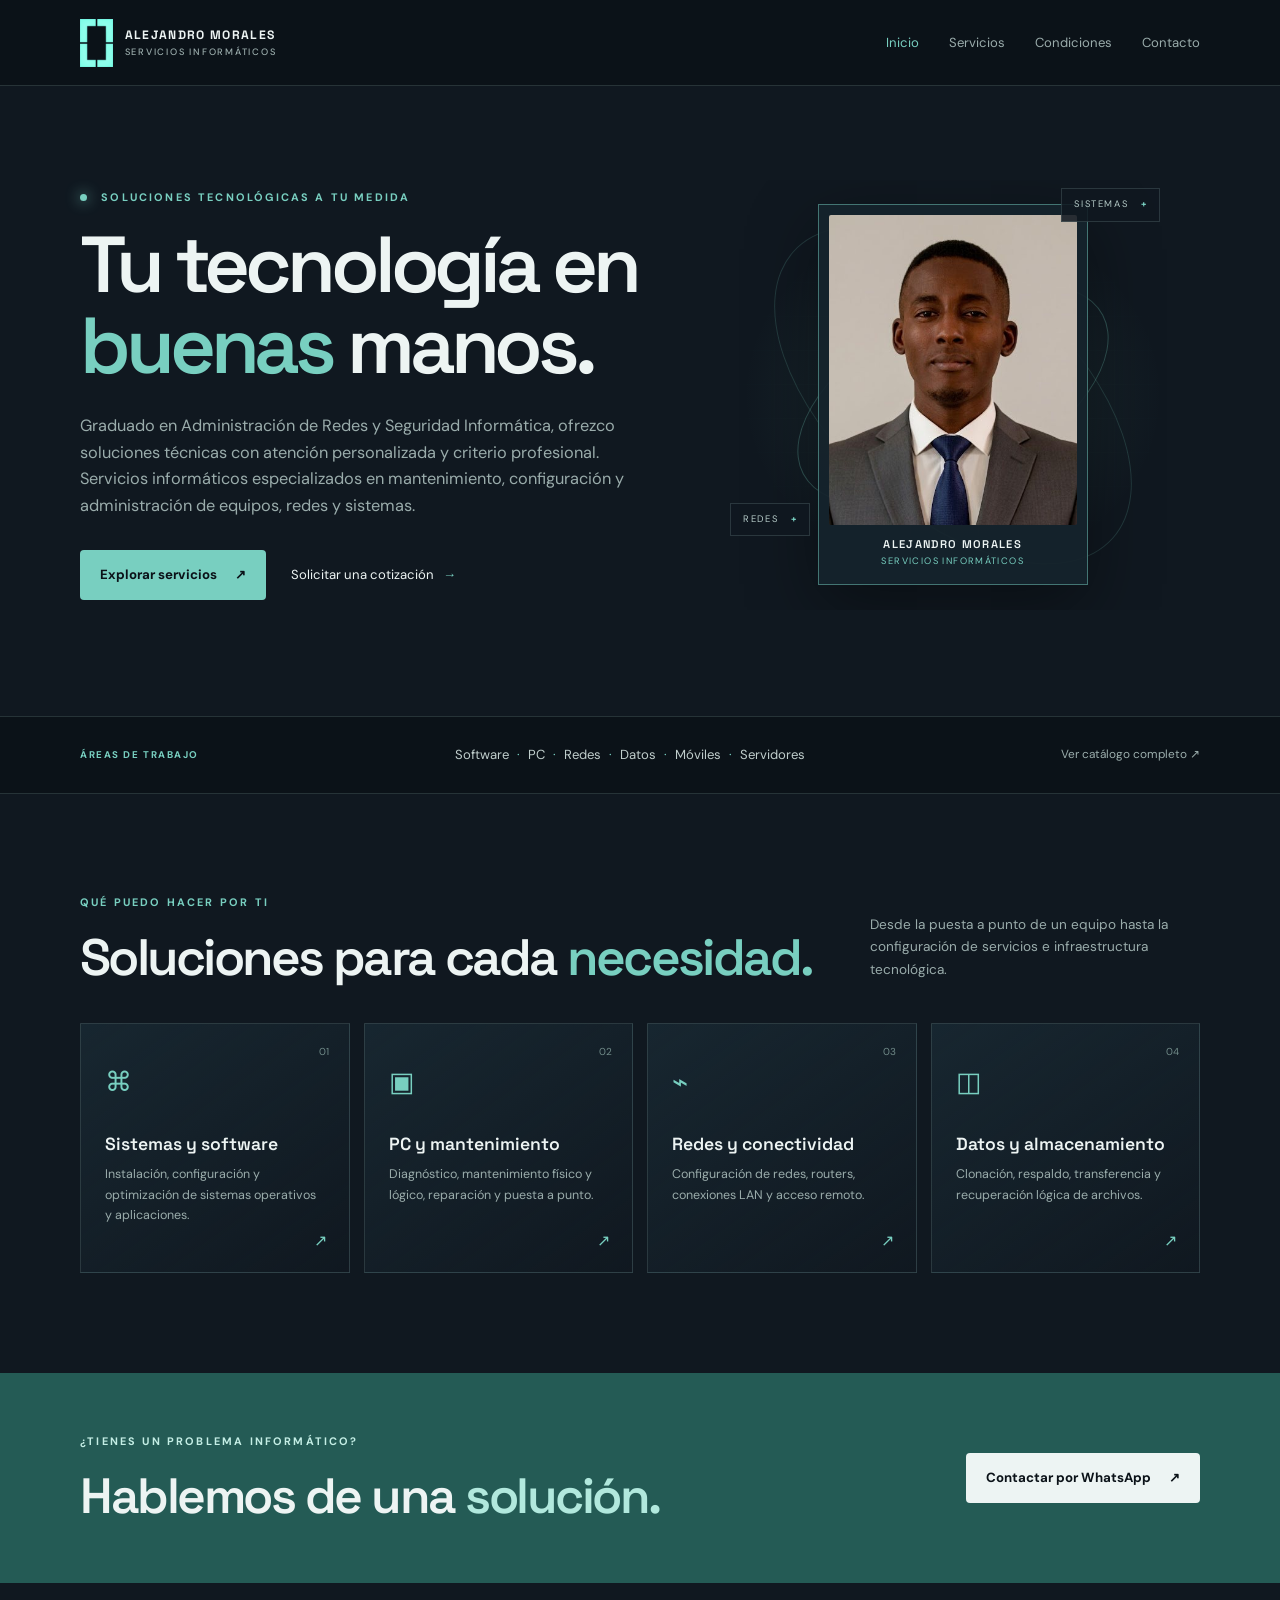
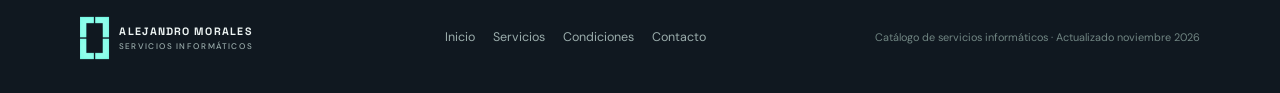
==== commit 31183eb5: "Restaura el texto corregido del hero de la portada El commit efaad77 anadio src/pages/index.html con" ====
--- a/index.html
+++ b/index.html
@@ -56,8 +56,8 @@
   <section class="hero wrap">
     <div class="hero-copy">
       <p class="kicker"><span class="pulse" aria-hidden="true"></span> SOLUCIONES TECNOLÓGICAS A TU MEDIDA</p>
-      <h1>La tecnología debe <em>trabajar</em> para ti.</h1>
-      <p class="hero-text">Asistencia informática, mantenimiento y configuración de equipos, redes y sistemas. Soluciones claras, atención personalizada y trabajo orientado a tus necesidades.</p>
+      <h1>Tu tecnología en <em>buenas</em> manos.</h1>
+      <p class="hero-text">Graduado en Administración de Redes y Seguridad Informática, ofrezco soluciones técnicas con atención personalizada y criterio profesional. Servicios informáticos especializados en mantenimiento, configuración y administración de equipos, redes y sistemas.</p>
       <div class="hero-actions"><a class="button primary" href="servicios.html">Explorar servicios <span aria-hidden="true">↗</span></a><a class="text-link" href="contacto.html">Solicitar una cotización <span aria-hidden="true">→</span></a></div>
     </div>
     <div class="hero-art">
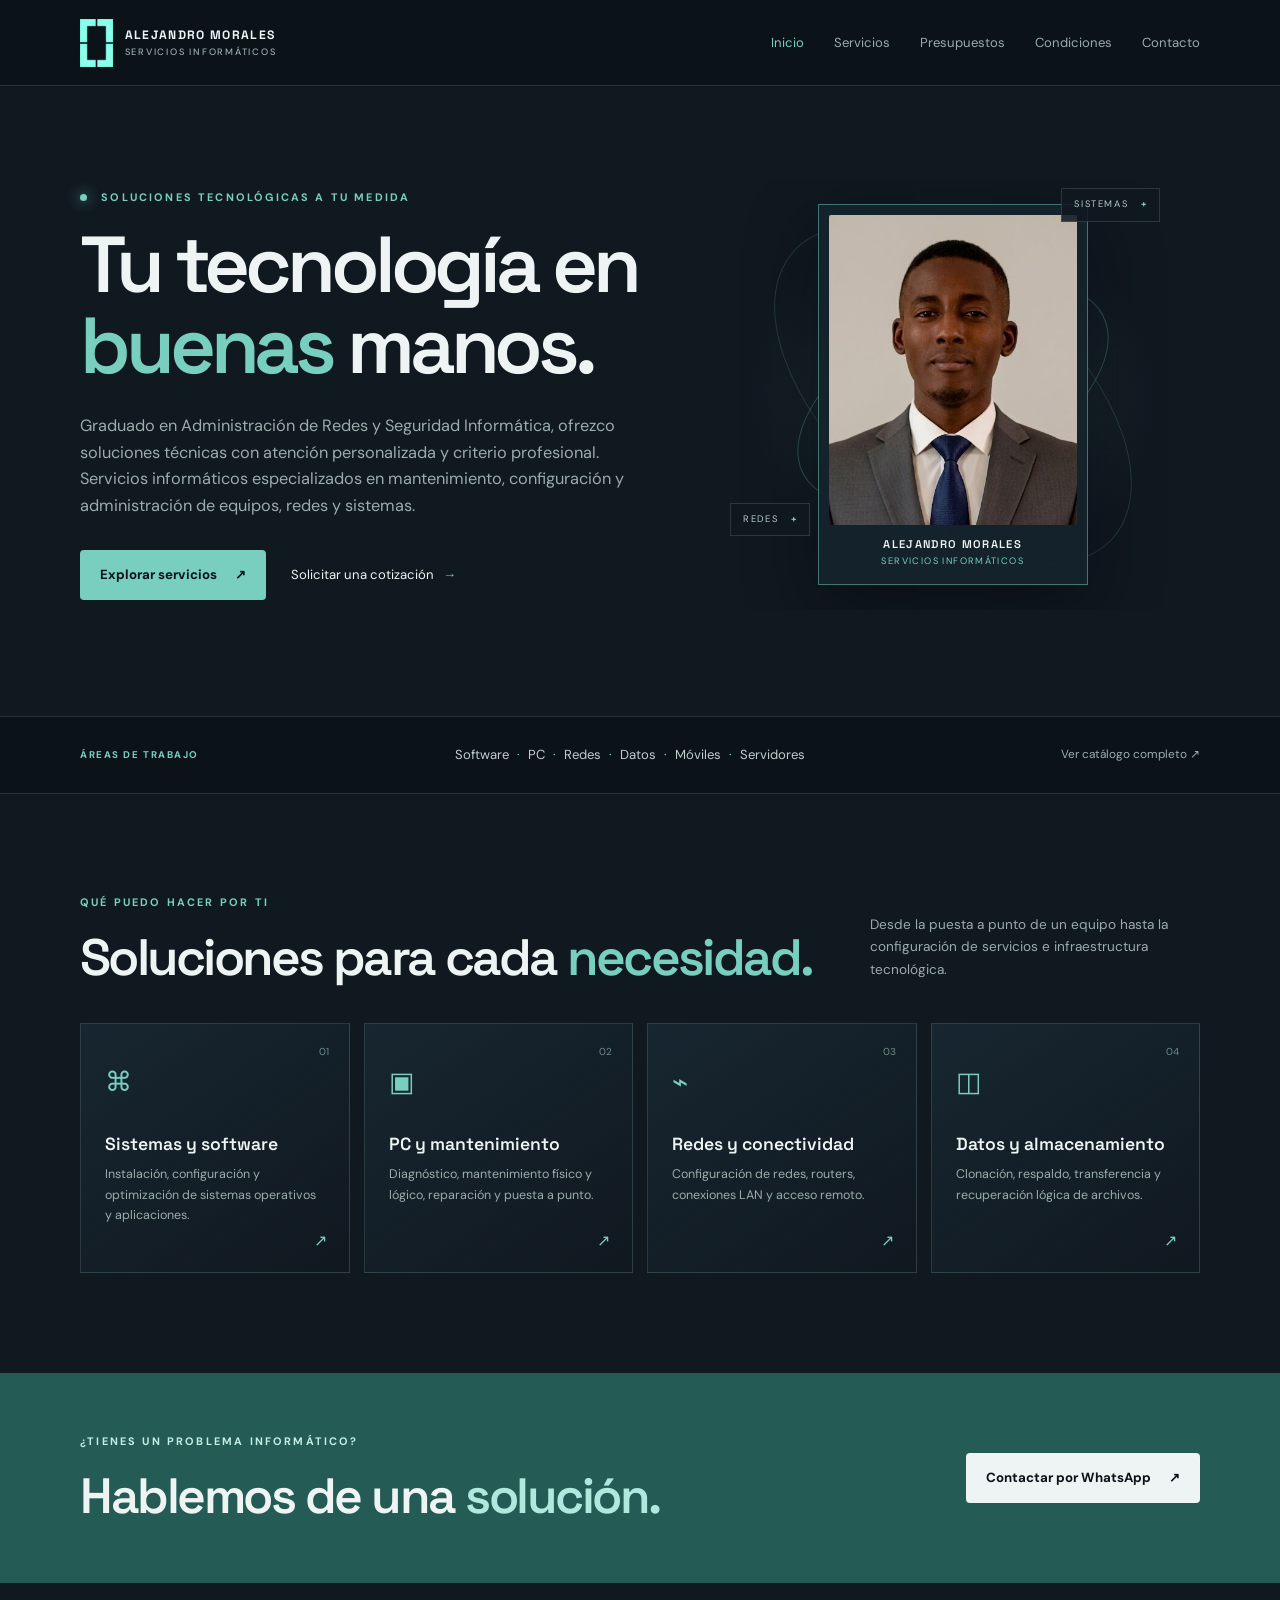
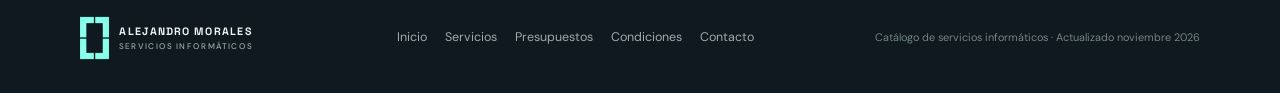
==== commit 69c588d7: "Anade el generador de presupuestos (PDF y compartir por WhatsApp)" ====
--- a/index.html
+++ b/index.html
@@ -21,9 +21,11 @@
   <meta name="twitter:title" content="Alejandro Morales | Servicios informáticos">
   <meta name="twitter:description" content="Asistencia informática, mantenimiento, redes, datos y servidores.">
   <meta name="twitter:image" content="https://alek0byte.github.io/alejandro-morales-services/assets/img/og-image.jpg">
+  <link rel="manifest" href="manifest.webmanifest">
   <link rel="icon" href="assets/img/favicon-32.png" type="image/png" sizes="32x32">
   <link rel="icon" href="assets/img/favicon.png" type="image/png" sizes="64x64">
-  <link rel="apple-touch-icon" href="assets/img/apple-touch-icon.png">
+  <link rel="icon" href="assets/img/app-icon-192.png" type="image/png" sizes="192x192">
+  <link rel="apple-touch-icon" href="assets/img/apple-touch-icon-180.png" sizes="180x180">
   <link rel="preload" href="assets/fonts/dm-sans-400.woff2" as="font" type="font/woff2" crossorigin>
   <link rel="preload" href="assets/fonts/space-grotesk-600.woff2" as="font" type="font/woff2" crossorigin>
   <link rel="stylesheet" href="assets/css/fonts.css">
@@ -50,7 +52,7 @@
 <header class="site-header">
   <a class="brand" href="index.html"><img class="brand-logo" src="assets/img/logo.png" alt="" width="98" height="144" decoding="async"><span>ALEJANDRO MORALES<small>SERVICIOS INFORMÁTICOS</small></span></a>
   <button class="menu-toggle" type="button" aria-label="Abrir menú" aria-expanded="false" aria-controls="main-nav">☰</button>
-  <nav id="main-nav" class="main-nav" aria-label="Navegación principal"><a class="active" aria-current="page" href="index.html">Inicio</a><a href="servicios.html">Servicios</a><a href="condiciones.html">Condiciones</a><a href="contacto.html">Contacto</a></nav>
+  <nav id="main-nav" class="main-nav" aria-label="Navegación principal"><a class="active" aria-current="page" href="index.html">Inicio</a><a href="servicios.html">Servicios</a><a href="presupuesto.html">Presupuestos</a><a href="condiciones.html">Condiciones</a><a href="contacto.html">Contacto</a></nav>
 </header>
 <main id="contenido">
   <section class="hero wrap">
@@ -81,7 +83,7 @@
 </main>
 <footer class="site-footer wrap">
   <a class="brand footer-brand" href="index.html"><img class="brand-logo" src="assets/img/logo.png" alt="" width="98" height="144" decoding="async"><span>ALEJANDRO MORALES<small>SERVICIOS INFORMÁTICOS</small></span></a>
-  <nav class="footer-nav" aria-label="Navegación del pie"><a href="index.html">Inicio</a><a href="servicios.html">Servicios</a><a href="condiciones.html">Condiciones</a><a href="contacto.html">Contacto</a></nav>
+  <nav class="footer-nav" aria-label="Navegación del pie"><a href="index.html">Inicio</a><a href="servicios.html">Servicios</a><a href="presupuesto.html">Presupuestos</a><a href="condiciones.html">Condiciones</a><a href="contacto.html">Contacto</a></nav>
   <p>Catálogo de servicios informáticos<span class="footer-updated"> · Actualizado noviembre 2026</span></p>
 </footer>
 <script src="assets/js/site.js"></script>
--- a/assets/css/site.css
+++ b/assets/css/site.css
@@ -66,3 +66,63 @@
 @media(max-width:850px){.hero{grid-template-columns:1fr;gap:5px;padding-top:65px}.hero-art{height:auto;min-height:0;padding-block:26px 30px}.feature-grid{grid-template-columns:repeat(2,1fr)}.section-heading{align-items:start;flex-direction:column;gap:15px}.strip-inner{flex-wrap:wrap;padding-block:18px}.strip-inner p{order:3;width:100%}.service-list{grid-template-columns:1fr}.contact-layout{grid-template-columns:1fr}}
 @media(max-width:650px){:root{--header-h:72px;--tools-h:140px}.wrap{width:min(100% - 34px,1120px)}.site-header{padding-inline:17px}.brand-logo{height:44px}.menu-toggle{display:grid;place-items:center;width:44px;height:44px;margin-right:-10px;font-size:1.45rem;border-radius:6px}.menu-toggle[aria-expanded="true"]{color:var(--accent)}.main-nav{display:none;position:absolute;top:calc(var(--header-h) - 1px);left:0;right:0;padding:18px;background:#0b1218;border-bottom:1px solid var(--line);flex-direction:column;align-items:flex-start;gap:16px;box-shadow:0 26px 45px rgba(0,0,0,.5)}.main-nav.open{display:flex}.main-nav a{display:flex;align-items:center;min-height:44px;padding:2px 0;font-size:.92rem}.hero{min-height:0;padding-block:58px 50px}.hero h1{font-size:3.25rem}.hero-art{max-width:100%}.profile-card{width:min(230px,76%)}.profile-photo{height:260px}.strip-inner{gap:8px}.strip-inner>a{margin-left:auto}.section-block{padding-block:65px}.feature-grid{grid-template-columns:1fr 1fr;gap:9px}.feature-card{padding:16px;min-height:225px}.feature-card h3{font-size:.95rem}.feature-card p{font-size:.72rem}.band-inner{align-items:flex-start;flex-direction:column}.site-footer{padding-block:22px;align-items:flex-start;flex-direction:column;gap:0}.inner-page{padding-top:54px;padding-bottom:70px}.page-title{padding-bottom:32px}.page-title h1{font-size:3rem}.content-panel{padding:20px}.procedure-steps{grid-template-columns:repeat(2,1fr)}.contact-main{padding:25px}.floating-whatsapp{right:12px;bottom:12px;max-width:calc(100vw - 24px)}.catalog-tools{position:sticky;top:var(--header-h);z-index:12;gap:12px;margin-inline:-17px;padding:10px 17px;margin-bottom:24px;background:rgba(16,24,32,.95);backdrop-filter:blur(14px);border-bottom:1px solid var(--line)}.search-box input{padding:10px 0}.filter-list{display:flex;flex-wrap:nowrap;overflow-x:auto;gap:8px;margin-inline:-17px;padding:2px 17px 6px;scrollbar-width:none;-webkit-overflow-scrolling:touch}.filter-list::-webkit-scrollbar{display:none}.catalog-tools .filter-list{margin-inline:0;padding-inline:0}.filter-button{flex:0 0 auto;min-height:44px;padding:10px 14px;white-space:nowrap;font-size:.66rem}.category-block{scroll-margin-top:calc(var(--header-h) + var(--tools-h))}}
 @media(prefers-reduced-motion:reduce){html{scroll-behavior:auto}*,*:before,*:after{animation-duration:.01ms!important;animation-iteration-count:1!important;transition:none!important;scroll-behavior:auto!important}}
+
+/* ---------- Generador de presupuestos (presupuesto.html) ---------- */
+.quote-layout{display:grid;gap:20px}
+.field-grid{display:grid;grid-template-columns:repeat(2,minmax(0,1fr));gap:14px}
+.quote-field{display:grid;gap:7px;font:700 .62rem var(--font-body);letter-spacing:.14em;color:var(--muted);text-transform:uppercase}
+.quote-input{width:100%;background:var(--bg-deep);border:1px solid var(--line);color:var(--text);font:500 .95rem var(--font-body);padding:11px 12px;border-radius:3px;color-scheme:dark;transition:border-color .2s,box-shadow .2s}
+.quote-input:focus{outline:0;border-color:var(--accent);box-shadow:0 0 0 3px rgba(120,207,192,.18)}
+.quote-input:disabled{opacity:.45}
+textarea.quote-input{resize:vertical;min-height:84px}
+.quote-columns{display:grid;grid-template-columns:1.15fr .85fr;gap:20px;align-items:start}
+.quote-summary{position:sticky;top:calc(var(--header-h) + 20px)}
+.quote-catalog .service-list{grid-template-columns:1fr}
+.quote-catalog .category-block{margin:30px 0}
+.quote-item{padding:14px 16px;background:var(--panel);border:1px solid var(--line);transition:border-color .2s,background .2s}
+.quote-item.is-selected{border-color:rgba(120,207,192,.6);background:var(--panel-2)}
+.quote-item-head{display:grid;grid-template-columns:auto 1fr auto;gap:12px;align-items:start;cursor:pointer}
+.quote-item-head:focus-visible{outline-offset:4px;border-radius:3px}
+.quote-check{width:21px;height:21px;margin-top:2px;border:1px solid var(--muted);border-radius:3px;display:grid;place-items:center;font-size:.85rem;color:var(--bg-deep);transition:background .15s,border-color .15s}
+.is-selected .quote-check{background:var(--accent);border-color:var(--accent)}
+.quote-item-info p{font-size:.85rem;margin:0;color:#dce8e5}
+.quote-item-catalog-price{font:600 .78rem var(--font-display);color:var(--muted);white-space:nowrap;margin-top:2px}
+.is-selected .quote-item-catalog-price{color:var(--accent)}
+.quote-item-controls{display:none;align-items:center;gap:10px;flex-wrap:wrap;margin-top:12px;padding-top:12px;border-top:1px solid var(--line)}
+.is-selected .quote-item-controls{display:flex}
+.qty-stepper{display:flex;align-items:stretch}
+.qty-stepper button{width:38px;min-height:44px;background:transparent;border:1px solid var(--line);color:var(--text);font-size:1.1rem;cursor:pointer;transition:border-color .2s,color .2s}
+.qty-stepper button:hover{border-color:var(--accent);color:var(--accent)}
+.qty-stepper input{width:52px;min-height:44px;background:var(--bg-deep);border:1px solid var(--line);border-left:0;border-right:0;color:var(--text);text-align:center;font:600 .95rem var(--font-body);color-scheme:dark}
+.qty-stepper input:focus{outline:0;border-color:var(--accent)}
+.quote-unit{display:flex;align-items:center;gap:8px;font:700 .62rem var(--font-body);letter-spacing:.12em;color:var(--muted);border:1px solid var(--line);background:var(--bg-deep);padding:0 8px 0 12px;min-height:44px}
+.quote-unit input{width:76px;min-height:42px;background:none;border:0;outline:0;color:var(--text);font:600 .95rem var(--font-display);text-align:right;color-scheme:dark}
+.from-badge{background:rgba(120,207,192,.14);border:1px solid rgba(120,207,192,.45);color:var(--accent);border-radius:3px;padding:2px 6px;font:700 .55rem var(--font-body);letter-spacing:.1em;text-transform:uppercase}
+.quote-line-total{font:600 .92rem var(--font-display);color:var(--accent);margin-left:auto;white-space:nowrap}
+.quote-group{margin-bottom:14px}
+.quote-group-label{font:700 .6rem var(--font-body);letter-spacing:.15em;color:var(--accent);margin:14px 0 2px;text-transform:uppercase}
+.quote-line{padding:10px 0;border-top:1px solid var(--line)}
+.quote-line-name{font-size:.82rem;color:#dce8e5;margin:0 0 6px}
+.quote-line-meta{display:flex;align-items:center;gap:12px;font-size:.76rem;color:var(--muted)}
+.quote-line-meta strong{font:600 .88rem var(--font-display);color:var(--text)}
+.quote-remove{margin-left:auto;background:none;border:0;color:var(--muted);font-size:.95rem;cursor:pointer;min-width:40px;min-height:36px;transition:color .2s}
+.quote-remove:hover{color:#e57373}
+.quote-extras{margin-top:18px;padding-top:16px;border-top:1px solid var(--line)}
+.quote-check-row{display:flex;align-items:center;gap:10px;font-size:.85rem;color:#dce8e5;cursor:pointer}
+.quote-check-row input{width:19px;height:19px;accent-color:var(--accent)}
+.quote-extras-grid{display:grid;grid-template-columns:repeat(2,minmax(0,1fr));gap:12px;margin-top:12px}
+.quote-totals{margin:18px 0 0;border-top:2px solid var(--accent);padding-top:12px}
+.quote-total-row{display:flex;justify-content:space-between;gap:14px;padding:5px 0;font-size:.82rem;color:var(--muted)}
+.quote-total-row dd{margin:0;font:600 .9rem var(--font-display);color:var(--text)}
+.quote-total-final{display:flex;justify-content:space-between;align-items:center;gap:14px;background:var(--accent);color:var(--bg-deep);padding:12px 14px;margin-top:8px}
+.quote-total-final dt{font:700 .78rem var(--font-display);letter-spacing:.12em}
+.quote-total-final dd{margin:0;font:600 1.25rem var(--font-display)}
+.quote-notes{margin-top:18px}
+.quote-actions{display:grid;grid-template-columns:repeat(2,minmax(0,1fr));gap:10px;margin-top:20px}
+.quote-actions .button{width:100%;min-height:48px}
+.button.whatsapp{background:#176b45;color:#fff}
+.button.whatsapp:hover{background:#1b8754}
+.quote-clear{color:#e57373;border-color:rgba(229,115,115,.4)}
+.quote-clear:hover{border-color:#e57373;color:#e57373}
+@media(max-width:850px){.quote-columns{grid-template-columns:1fr}.quote-summary{position:static}}
+@media(max-width:650px){.field-grid,.quote-extras-grid{grid-template-columns:1fr}.quote-item{padding:12px 13px}.quote-item-catalog-price{display:none}.quote-actions{grid-template-columns:1fr}.quote-total-final dd{font-size:1.1rem}}
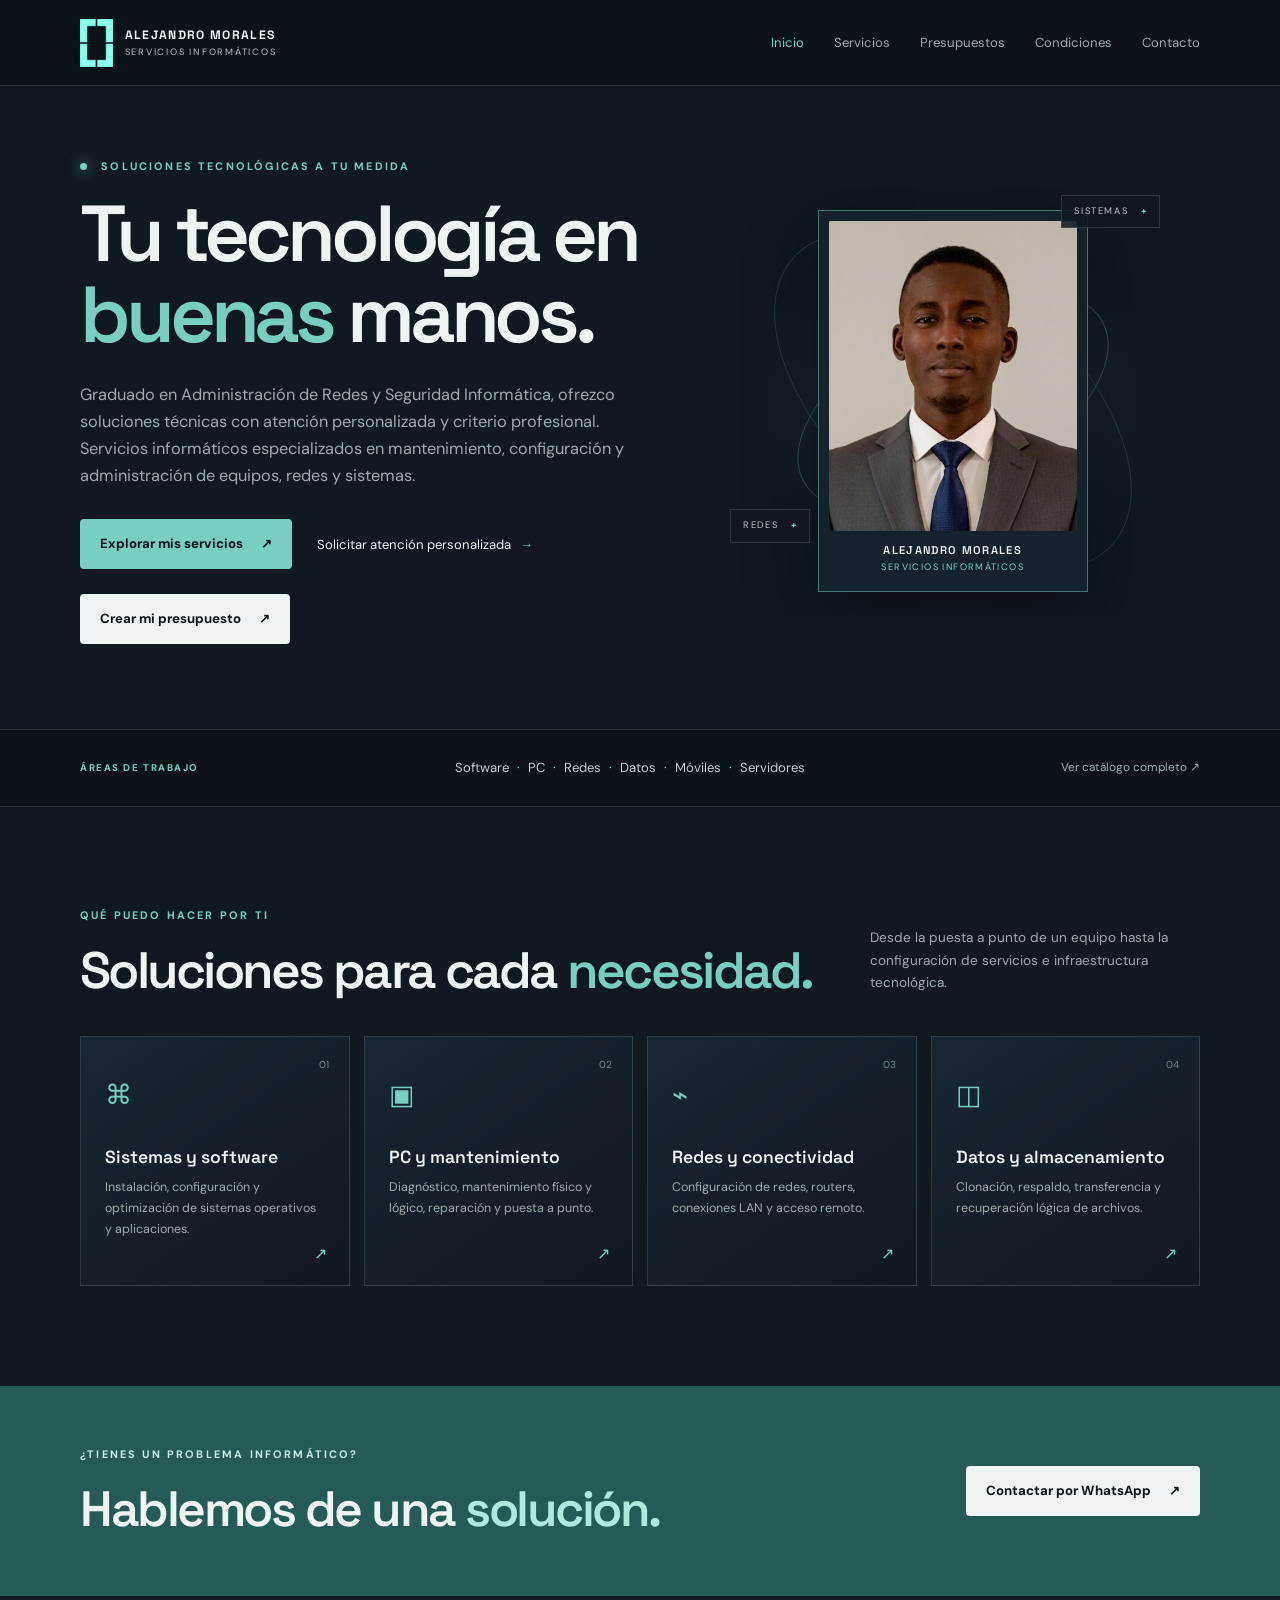
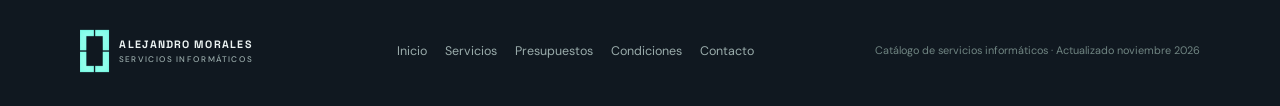
==== commit e0a7c696: "Add files via upload" ====
--- a/index.html
+++ b/index.html
@@ -60,7 +60,7 @@
       <p class="kicker"><span class="pulse" aria-hidden="true"></span> SOLUCIONES TECNOLÓGICAS A TU MEDIDA</p>
       <h1>Tu tecnología en <em>buenas</em> manos.</h1>
       <p class="hero-text">Graduado en Administración de Redes y Seguridad Informática, ofrezco soluciones técnicas con atención personalizada y criterio profesional. Servicios informáticos especializados en mantenimiento, configuración y administración de equipos, redes y sistemas.</p>
-      <div class="hero-actions"><a class="button primary" href="servicios.html">Explorar servicios <span aria-hidden="true">↗</span></a><a class="text-link" href="contacto.html">Solicitar una cotización <span aria-hidden="true">→</span></a></div>
+      <div class="hero-actions"><a class="button primary" href="servicios.html">Explorar mis servicios <span aria-hidden="true">↗</span></a><a class="text-link" href="contacto.html">Solicitar atención personalizada <span aria-hidden="true">→</span></a><a class="button light" href="presupuesto.html">Crear mi presupuesto <span aria-hidden="true">↗</span></a></div>
     </div>
     <div class="hero-art">
       <div class="orbit orbit-one"></div><div class="orbit orbit-two"></div>
--- a/assets/css/site.css
+++ b/assets/css/site.css
@@ -126,3 +126,12 @@
 .quote-clear:hover{border-color:#e57373;color:#e57373}
 @media(max-width:850px){.quote-columns{grid-template-columns:1fr}.quote-summary{position:static}}
 @media(max-width:650px){.field-grid,.quote-extras-grid{grid-template-columns:1fr}.quote-item{padding:12px 13px}.quote-item-catalog-price{display:none}.quote-actions{grid-template-columns:1fr}.quote-total-final dd{font-size:1.1rem}}
+
+/* ---------- Consulta contextual por WhatsApp en el catálogo ---------- */
+.service-bottom{flex-wrap:wrap}
+.service-prices{display:grid;gap:4px}
+.service-contact-button{display:inline-flex;align-items:center;justify-content:center;gap:8px;min-height:44px;padding:9px 13px;border:1px solid rgba(120,207,192,.55);border-radius:4px;background:rgba(120,207,192,.10);color:var(--accent);font:600 .72rem var(--font-body);transition:background .2s,border-color .2s,color .2s}
+.service-contact-button:hover{background:var(--accent);border-color:var(--accent);color:var(--bg-deep)}
+.service-contact-button span{font-size:.9rem}
+.service-contact-button:focus-visible{outline:2px solid var(--accent);outline-offset:3px}
+@media(max-width:650px){.service-bottom{align-items:flex-start}.service-contact-button{width:100%}}
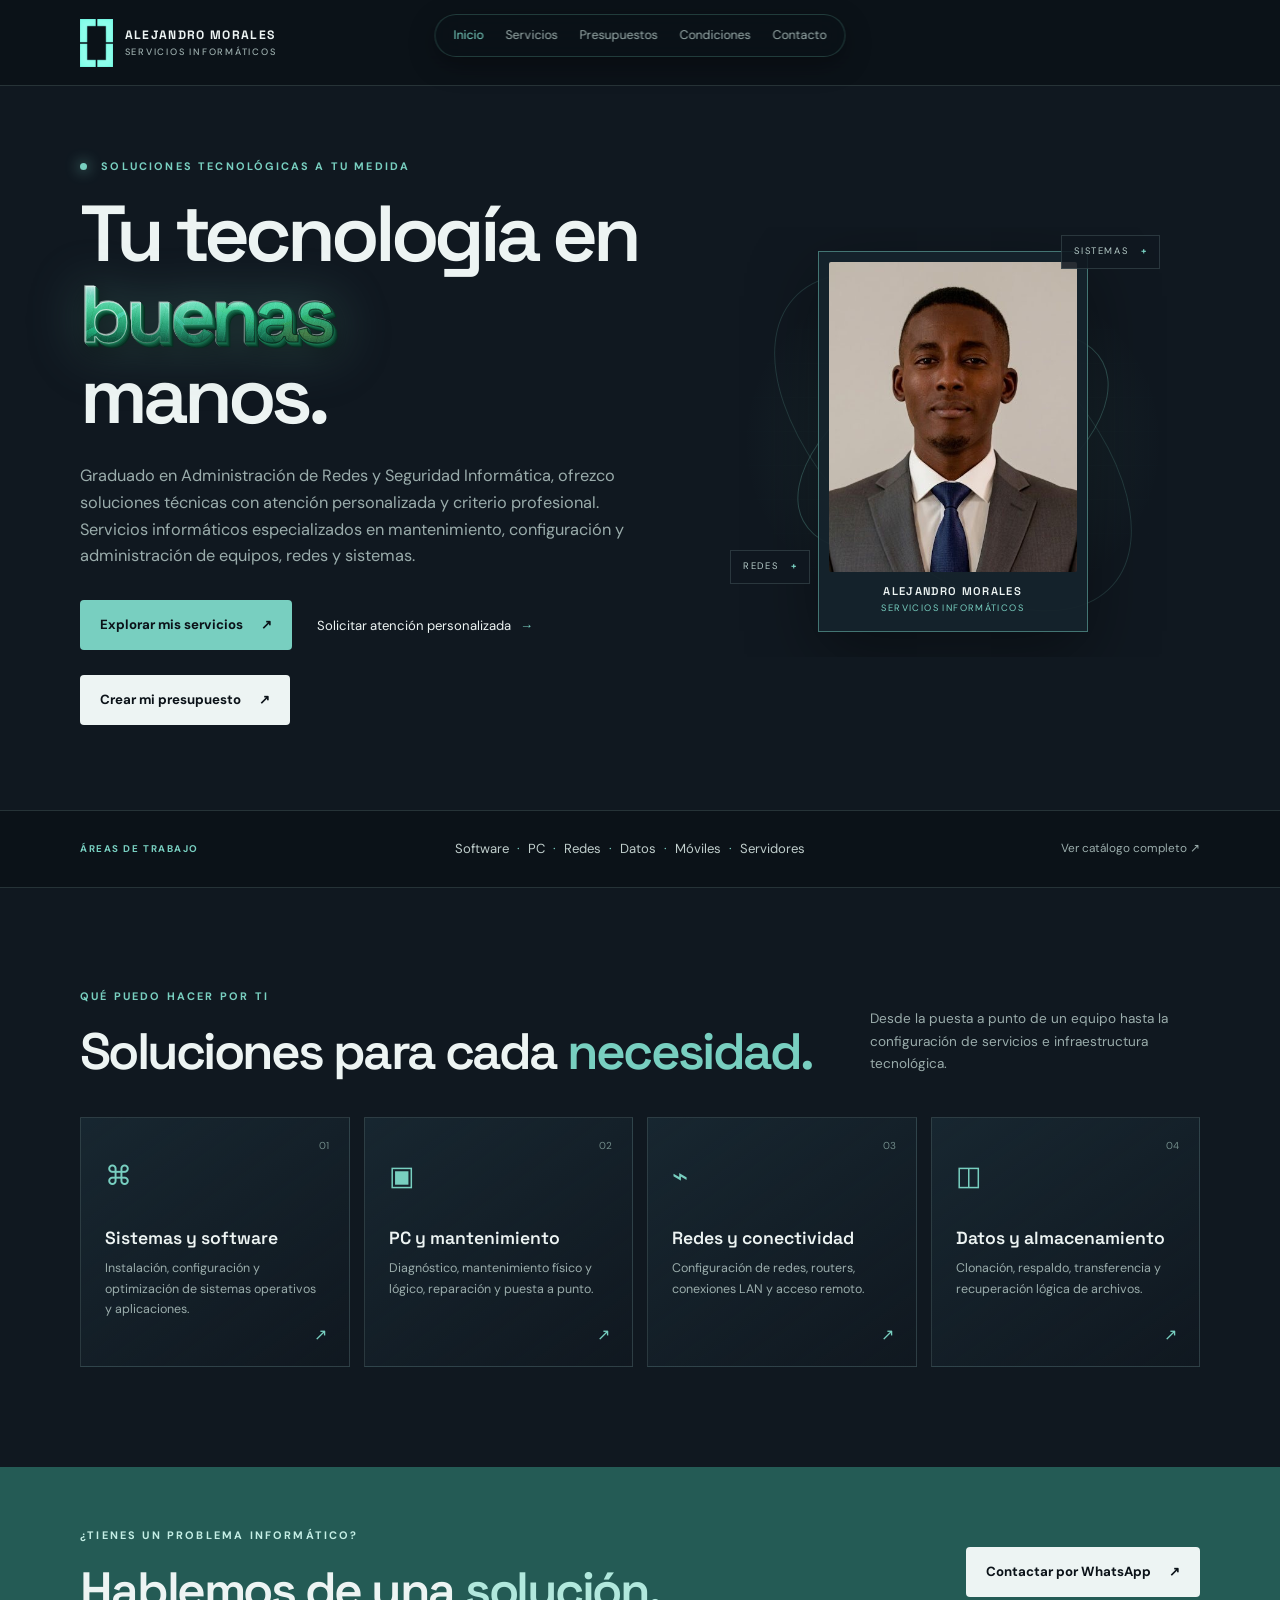
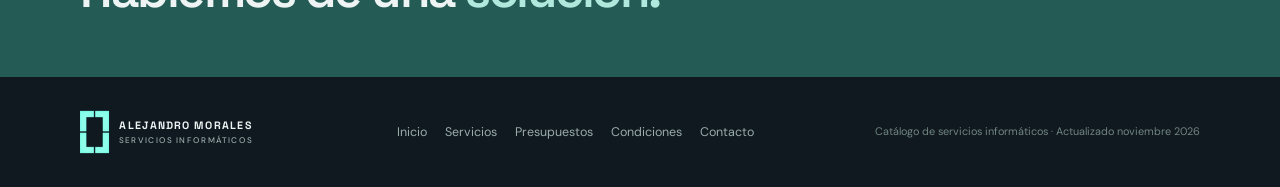
==== commit b1577a9e: "Add jade gem carousel to hero and fix clipped final letter Implement a CSS-only faceted-jade materia" ====
--- a/index.html
+++ b/index.html
@@ -58,7 +58,7 @@
   <section class="hero wrap">
     <div class="hero-copy">
       <p class="kicker"><span class="pulse" aria-hidden="true"></span> SOLUCIONES TECNOLÓGICAS A TU MEDIDA</p>
-      <h1>Tu tecnología en <em>buenas</em> manos.</h1>
+      <h1>Tu tecnología en <span class="gem-tail"><span class="gem-slot"><span class="gem is-active" data-text="buenas">buenas</span><span class="gem" data-text="excelentes" aria-hidden="true">excelentes</span><span class="gem" data-text="las mejores" aria-hidden="true">las mejores</span></span> <span class="gem-manos">manos.</span></span></h1>
       <p class="hero-text">Graduado en Administración de Redes y Seguridad Informática, ofrezco soluciones técnicas con atención personalizada y criterio profesional. Servicios informáticos especializados en mantenimiento, configuración y administración de equipos, redes y sistemas.</p>
       <div class="hero-actions"><a class="button primary" href="servicios.html">Explorar mis servicios <span aria-hidden="true">↗</span></a><a class="text-link" href="contacto.html">Solicitar atención personalizada <span aria-hidden="true">→</span></a><a class="button light" href="presupuesto.html">Crear mi presupuesto <span aria-hidden="true">↗</span></a></div>
     </div>
@@ -86,6 +86,6 @@
   <nav class="footer-nav" aria-label="Navegación del pie"><a href="index.html">Inicio</a><a href="servicios.html">Servicios</a><a href="presupuesto.html">Presupuestos</a><a href="condiciones.html">Condiciones</a><a href="contacto.html">Contacto</a></nav>
   <p>Catálogo de servicios informáticos<span class="footer-updated"> · Actualizado noviembre 2026</span></p>
 </footer>
-<script src="assets/js/site.js"></script>
+<script src="assets/js/site.js"></script><script src="assets/js/hero-carousel.js"></script>
 </body>
 </html>
--- a/assets/css/site.css
+++ b/assets/css/site.css
@@ -2,7 +2,7 @@
 *{box-sizing:border-box}html{scroll-behavior:smooth}body{margin:0;background:var(--bg);color:var(--text);font-family:var(--font-body);line-height:1.65}a{color:inherit;text-decoration:none}.wrap{width:min(1120px,calc(100% - 48px));margin-inline:auto}
 .site-header{height:var(--header-h);padding:0 max(24px,calc((100vw - 1120px)/2));display:flex;align-items:center;justify-content:space-between;border-bottom:1px solid var(--line);background:rgba(11,18,24,.82);backdrop-filter:blur(16px);position:sticky;top:0;z-index:20}
 .brand{display:flex;align-items:center;gap:12px;font:700 .76rem var(--font-display);letter-spacing:.11em}.brand small{display:block;color:var(--muted);font:500 .58rem var(--font-body);letter-spacing:.19em;margin-top:3px}.brand-logo{display:block;height:48px;width:auto;flex:none}
-.main-nav{display:flex;align-items:center;gap:30px}.main-nav a{font-size:.82rem;color:var(--muted);transition:color .2s}.main-nav a:hover,.main-nav a.active{color:var(--accent)}.menu-toggle{display:none;background:none;border:0;color:var(--text);font-size:1.4rem}
+.main-nav{display:flex;align-items:center;gap:22px;position:fixed;top:14px;left:50%;transform:translateX(-50%);z-index:30;padding:10px 18px;border:1px solid rgba(120,207,192,.22);border-radius:40px;background:rgba(11,18,24,.9);backdrop-filter:blur(16px);box-shadow:0 8px 28px #0005;white-space:nowrap}.main-nav a{font-size:.78rem;color:var(--muted);transition:color .2s}.main-nav a:hover,.main-nav a.active{color:var(--accent)}.menu-toggle{display:none;background:none;border:0;color:var(--text);font-size:1.4rem}
 .hero{min-height:630px;display:grid;grid-template-columns:1.08fr .92fr;align-items:center;gap:45px;padding-block:72px 85px}.kicker{font-size:.68rem;letter-spacing:.2em;font-weight:700;color:var(--accent);margin:0 0 18px}.pulse{display:inline-block;width:7px;height:7px;border-radius:50%;background:var(--accent);box-shadow:0 0 14px var(--accent);margin-right:9px}.hero h1,.page-title h1{font:600 clamp(3.2rem,6.2vw,5.8rem)/1.02 var(--font-display);letter-spacing:-.065em;margin:0;max-width:680px}.hero h1 em,.page-title h1 em,.section-heading h2 em,.band-inner h2 em{font-style:normal;color:var(--accent)}.hero-text{max-width:550px;color:var(--muted);font-size:1.02rem;margin:26px 0 30px}.hero-actions{display:flex;align-items:center;gap:25px;flex-wrap:wrap}.button{display:inline-flex;align-items:center;justify-content:center;gap:18px;padding:14px 20px;border-radius:4px;font-size:.83rem;font-weight:700;transition:transform .2s,background .2s}.button:hover{transform:translateY(-2px)}.button.primary{background:var(--accent);color:var(--bg-deep)}.button.light{background:var(--text);color:var(--bg-deep)}.text-link{font-size:.82rem;color:var(--text)}.text-link span{color:var(--accent);margin-left:6px}
 .hero-art{height:430px;position:relative;display:grid;place-items:center;overflow:hidden;background:radial-gradient(ellipse at center,rgba(120,207,192,.13),transparent 60%)}.art-grid{position:absolute;inset:0;opacity:.2;background-image:linear-gradient(rgba(120,207,192,.16) 1px,transparent 1px),linear-gradient(90deg,rgba(120,207,192,.16) 1px,transparent 1px);background-size:34px 34px;mask-image:radial-gradient(ellipse,black,transparent 72%)}.orbit{position:absolute;border:1px solid rgba(120,207,192,.3);border-radius:50%;transform:rotate(-28deg)}.orbit-one{width:340px;height:175px}.orbit-two{width:430px;height:240px;transform:rotate(42deg);border-color:rgba(120,207,192,.18)}.float-tag{position:absolute;z-index:5;border:1px solid var(--line);background:rgba(16,24,32,.86);padding:8px 12px;font-size:.59rem;letter-spacing:.17em;color:#b4c9c6}.float-tag b{color:var(--accent);margin-left:8px}.tag-top{top:2%;right:8%}.tag-bottom{bottom:17%;left:5%}
 .intro-strip{border-block:1px solid var(--line);background:var(--bg-deep)}.strip-inner{min-height:76px;display:flex;align-items:center;justify-content:space-between;gap:20px}.strip-label{font-size:.61rem;letter-spacing:.16em;color:var(--accent);font-weight:700}.strip-inner p{font-size:.82rem;color:#c0cecc;margin:0}.strip-inner i{font-style:normal;color:var(--accent);padding-inline:5px}.strip-inner>a{font-size:.74rem;color:var(--muted)}
@@ -64,7 +64,7 @@
 
 /* ---------- Adaptación a pantallas pequeñas ---------- */
 @media(max-width:850px){.hero{grid-template-columns:1fr;gap:5px;padding-top:65px}.hero-art{height:auto;min-height:0;padding-block:26px 30px}.feature-grid{grid-template-columns:repeat(2,1fr)}.section-heading{align-items:start;flex-direction:column;gap:15px}.strip-inner{flex-wrap:wrap;padding-block:18px}.strip-inner p{order:3;width:100%}.service-list{grid-template-columns:1fr}.contact-layout{grid-template-columns:1fr}}
-@media(max-width:650px){:root{--header-h:72px;--tools-h:140px}.wrap{width:min(100% - 34px,1120px)}.site-header{padding-inline:17px}.brand-logo{height:44px}.menu-toggle{display:grid;place-items:center;width:44px;height:44px;margin-right:-10px;font-size:1.45rem;border-radius:6px}.menu-toggle[aria-expanded="true"]{color:var(--accent)}.main-nav{display:none;position:absolute;top:calc(var(--header-h) - 1px);left:0;right:0;padding:18px;background:#0b1218;border-bottom:1px solid var(--line);flex-direction:column;align-items:flex-start;gap:16px;box-shadow:0 26px 45px rgba(0,0,0,.5)}.main-nav.open{display:flex}.main-nav a{display:flex;align-items:center;min-height:44px;padding:2px 0;font-size:.92rem}.hero{min-height:0;padding-block:58px 50px}.hero h1{font-size:3.25rem}.hero-art{max-width:100%}.profile-card{width:min(230px,76%)}.profile-photo{height:260px}.strip-inner{gap:8px}.strip-inner>a{margin-left:auto}.section-block{padding-block:65px}.feature-grid{grid-template-columns:1fr 1fr;gap:9px}.feature-card{padding:16px;min-height:225px}.feature-card h3{font-size:.95rem}.feature-card p{font-size:.72rem}.band-inner{align-items:flex-start;flex-direction:column}.site-footer{padding-block:22px;align-items:flex-start;flex-direction:column;gap:0}.inner-page{padding-top:54px;padding-bottom:70px}.page-title{padding-bottom:32px}.page-title h1{font-size:3rem}.content-panel{padding:20px}.procedure-steps{grid-template-columns:repeat(2,1fr)}.contact-main{padding:25px}.floating-whatsapp{right:12px;bottom:12px;max-width:calc(100vw - 24px)}.catalog-tools{position:sticky;top:var(--header-h);z-index:12;gap:12px;margin-inline:-17px;padding:10px 17px;margin-bottom:24px;background:rgba(16,24,32,.95);backdrop-filter:blur(14px);border-bottom:1px solid var(--line)}.search-box input{padding:10px 0}.filter-list{display:flex;flex-wrap:nowrap;overflow-x:auto;gap:8px;margin-inline:-17px;padding:2px 17px 6px;scrollbar-width:none;-webkit-overflow-scrolling:touch}.filter-list::-webkit-scrollbar{display:none}.catalog-tools .filter-list{margin-inline:0;padding-inline:0}.filter-button{flex:0 0 auto;min-height:44px;padding:10px 14px;white-space:nowrap;font-size:.66rem}.category-block{scroll-margin-top:calc(var(--header-h) + var(--tools-h))}}
+@media(max-width:650px){:root{--header-h:72px;--tools-h:140px}.wrap{width:min(100% - 34px,1120px)}.site-header{padding-inline:17px}.brand-logo{height:44px}.menu-toggle{display:grid;place-items:center;width:44px;height:44px;margin-right:-10px;font-size:1.45rem;border-radius:6px}.menu-toggle[aria-expanded="true"]{color:var(--accent)}.main-nav{display:none;position:fixed;top:76px;left:auto;right:14px;transform:none;width:min(260px,calc(100vw - 28px));padding:16px;background:rgba(11,18,24,.97);border:1px solid var(--line);border-radius:14px;flex-direction:column;align-items:flex-start;gap:12px;box-shadow:0 18px 45px rgba(0,0,0,.55)}.main-nav.open{display:flex}.main-nav a{display:flex;align-items:center;min-height:44px;padding:2px 0;font-size:.92rem}.hero{min-height:0;padding-block:58px 50px}.hero h1{font-size:3.25rem}.hero-art{max-width:100%}.profile-card{width:min(230px,76%)}.profile-photo{height:260px}.strip-inner{gap:8px}.strip-inner>a{margin-left:auto}.section-block{padding-block:65px}.feature-grid{grid-template-columns:1fr 1fr;gap:9px}.feature-card{padding:16px;min-height:225px}.feature-card h3{font-size:.95rem}.feature-card p{font-size:.72rem}.band-inner{align-items:flex-start;flex-direction:column}.site-footer{padding-block:22px;align-items:flex-start;flex-direction:column;gap:0}.inner-page{padding-top:54px;padding-bottom:70px}.page-title{padding-bottom:32px}.page-title h1{font-size:3rem}.content-panel{padding:20px}.procedure-steps{grid-template-columns:repeat(2,1fr)}.contact-main{padding:25px}.floating-whatsapp{right:12px;bottom:max(12px,env(safe-area-inset-bottom));max-width:calc(100vw - 24px);z-index:40}.catalog-tools{position:sticky;top:var(--header-h);z-index:12;gap:12px;margin-inline:-17px;padding:10px 17px;margin-bottom:24px;background:rgba(16,24,32,.95);backdrop-filter:blur(14px);border-bottom:1px solid var(--line)}.search-box input{padding:10px 0}.filter-list{display:flex;flex-wrap:nowrap;overflow-x:auto;gap:8px;margin-inline:-17px;padding:2px 17px 6px;scrollbar-width:none;-webkit-overflow-scrolling:touch}.filter-list::-webkit-scrollbar{display:none}.catalog-tools .filter-list{margin-inline:0;padding-inline:0}.filter-button{flex:0 0 auto;min-height:44px;padding:10px 14px;white-space:nowrap;font-size:.66rem}.category-block{scroll-margin-top:calc(var(--header-h) + var(--tools-h))}}
 @media(prefers-reduced-motion:reduce){html{scroll-behavior:auto}*,*:before,*:after{animation-duration:.01ms!important;animation-iteration-count:1!important;transition:none!important;scroll-behavior:auto!important}}
 
 /* ---------- Generador de presupuestos (presupuesto.html) ---------- */
@@ -127,6 +127,128 @@
 @media(max-width:850px){.quote-columns{grid-template-columns:1fr}.quote-summary{position:static}}
 @media(max-width:650px){.field-grid,.quote-extras-grid{grid-template-columns:1fr}.quote-item{padding:12px 13px}.quote-item-catalog-price{display:none}.quote-actions{grid-template-columns:1fr}.quote-total-final dd{font-size:1.1rem}}
 
+/* ============================================================
+   Gema de jade — carrusel tipográfico del hero (index.html)
+   Efecto 100 % CSS sobre texto real: seleccionable, accesible
+   y responsive. El slot reserva el ancho de la variante más
+   larga para que «manos.» y el resto del eslogan no reflowen.
+   ============================================================ */
+.hero h1 .gem{
+  --gem-aqua:#78CFC0;
+  --gem-mint:#dcfff6;
+  --gem-emerald:#1f9a6a;
+  --gem-forest:#0b4631;
+  --gem-olive:#7a8232;
+  --gem-ink:#041d14;
+
+  position:relative;
+  display:inline-block;
+  color:transparent;
+  -webkit-text-fill-color:transparent;
+  -webkit-background-clip:text;
+  background-clip:text;
+  background-image:
+    /* grano cristalino (ruido fractal, muy tenue) */
+    url("data:image/svg+xml,%3Csvg xmlns='http://www.w3.org/2000/svg' width='260' height='260'%3E%3Cfilter id='n'%3E%3CfeTurbulence type='fractalNoise' baseFrequency='.8' numOctaves='2' stitchTiles='stitch'/%3E%3CfeColorMatrix type='saturate' values='0'/%3E%3CfeComponentTransfer%3E%3CfeFuncA type='linear' slope='.5'/%3E%3C/feComponentTransfer%3E%3C/filter%3E%3Crect width='100%25' height='100%25' filter='url(%23n)'/%3E%3C/svg%3E"),
+    /* microestriado de cristal: vetas diagonales finas */
+    repeating-linear-gradient(104deg,rgba(255,255,255,.09) 0 1px,rgba(255,255,255,0) 1px 7px,rgba(2,26,18,.1) 7px 8px,rgba(2,26,18,0) 8px 14px),
+    /* plano de facetas principal: aristas rectas de luz y sombra */
+    conic-gradient(from 208deg at 30% 24%,transparent 0 8%,rgba(255,255,255,.3) 8% 9.5%,transparent 9.5% 23%,rgba(3,38,25,.26) 23% 25%,transparent 25% 42%,rgba(180,255,236,.22) 42% 43.5%,transparent 43.5% 61%,rgba(3,30,21,.24) 61% 63%,transparent 63% 80%,rgba(255,255,255,.18) 80% 81.5%,transparent 81.5%),
+    /* segundo plano facetado, girado: rompe la simetría del primero */
+    conic-gradient(from 22deg at 74% 68%,transparent 0 13%,rgba(122,130,50,.38) 13% 15%,transparent 15% 33%,rgba(8,58,40,.28) 33% 35%,transparent 35% 54%,rgba(200,255,242,.2) 54% 56%,transparent 56% 75%,rgba(122,130,50,.26) 75% 77%,transparent 77%),
+    /* destello especular puntual */
+    radial-gradient(20% 26% at 46% 4%,rgba(255,255,255,.95),transparent 70%),
+    /* segundo destello, más pequeño y desplazado */
+    radial-gradient(11% 15% at 63% 30%,rgba(230,255,250,.72),transparent 72%),
+    /* luz superior aguamarina */
+    radial-gradient(70% 46% at 15% 0%,rgba(244,255,252,.9),transparent 58%),
+    /* núcleo de refracción */
+    radial-gradient(46% 52% at 38% 28%,rgba(120,207,192,.58),transparent 62%),
+    /* reflejo secundario esmeralda */
+    radial-gradient(38% 46% at 68% 40%,rgba(56,224,164,.52),transparent 64%),
+    /* faceta oliva en el lateral profundo */
+    radial-gradient(26% 30% at 90% 72%,rgba(122,130,50,.46),transparent 66%),
+    /* luz difusa del cuerpo medio-bajo (bajo la sombra inferior) */
+    radial-gradient(62% 50% at 44% 60%,rgba(86,216,186,.24),transparent 68%),
+    /* profundidad y sombra interna inferior */
+    radial-gradient(100% 66% at 34% 108%,rgba(2,20,14,.52),transparent 62%),
+    /* degradado principal, vertical: blanco arriba → aguamarina → esmeralda → bosque → oliva abajo */
+    linear-gradient(180deg,#f2fffb 0%,#cdf9ee 8%,var(--gem-aqua) 18%,#5fd8b0 30%,#3cc48d 42%,#26a874 54%,#17855b 66%,#0e5f42 78%,var(--gem-forest) 88%,#4a5a22 96%,#6b7529 100%);
+  background-size:260px 260px,100% 100%,100% 100%,100% 100%,100% 100%,100% 100%,100% 100%,100% 100%,100% 100%,100% 100%,100% 100%,100% 100%,100% 100%;
+  background-repeat:repeat,no-repeat,no-repeat,no-repeat,no-repeat,no-repeat,no-repeat,no-repeat,no-repeat,no-repeat,no-repeat,no-repeat,no-repeat;
+  background-blend-mode:soft-light,overlay,overlay,soft-light,screen,screen,screen,screen,normal,normal,normal,normal,normal;
+  /* volumen: bisel claro arriba-izquierda + extrusión oscura abajo-derecha.
+     Se usa drop-shadow (no text-shadow): con background-clip:text el
+     text-shadow se pinta sobre la cara y ensucia el degradado. Los pasos
+     encadenados construyen los laterales del bloque de gema. */
+  filter:
+    drop-shadow(.012em .014em 0 #1b7a54)
+    drop-shadow(.014em .016em 0 #136647)
+    drop-shadow(.016em .018em 0 #0e5238)
+    drop-shadow(.018em .02em 0 #0a402d)
+    drop-shadow(.02em .022em 0 #072d20)
+    drop-shadow(-.009em -.007em 0 rgba(238,255,250,.5))
+    drop-shadow(0 0 .32em rgba(120,207,192,.3))
+    drop-shadow(.008em .07em .12em rgba(0,0,0,.52));
+}
+/* Filos facetados: luz en el borde superior/izquierdo y sombra en el inferior/derecho.
+   El borde derecho se extiende -.08em porque el letter-spacing negativo del h1
+   deja la tinta de la última «s» fuera de la caja del elemento: sin este margen,
+   la máscara recortaba su filo y parte del relieve. */
+.hero h1 .gem::before,.hero h1 .gem::after{
+  content:attr(data-text);
+  position:absolute;
+  top:0;right:-.08em;bottom:0;left:0;
+  z-index:2;
+  pointer-events:none;
+  color:transparent;
+  -webkit-text-fill-color:transparent;
+  -webkit-text-stroke:1.05px;
+}
+.hero h1 .gem::before{
+  -webkit-text-stroke-color:rgba(240,255,251,.72);
+  -webkit-mask-image:linear-gradient(146deg,#000 0 16%,rgba(0,0,0,.9) 28%,rgba(0,0,0,.35) 42%,transparent 56%);
+  mask-image:linear-gradient(146deg,#000 0 16%,rgba(0,0,0,.9) 28%,rgba(0,0,0,.35) 42%,transparent 56%);
+}
+.hero h1 .gem::after{
+  -webkit-text-stroke-color:rgba(1,18,12,.68);
+  -webkit-mask-image:linear-gradient(332deg,#000 0 18%,rgba(0,0,0,.85) 30%,rgba(0,0,0,.32) 44%,transparent 58%);
+  mask-image:linear-gradient(332deg,#000 0 18%,rgba(0,0,0,.85) 30%,rgba(0,0,0,.32) 44%,transparent 58%);
+}
+.hero h1 .gem::selection{background:rgba(120,207,192,.38);color:var(--gem-ink);-webkit-text-fill-color:var(--gem-ink)}
+@supports not ((-webkit-background-clip:text) or (background-clip:text)){
+  .hero h1 .gem{color:var(--accent);-webkit-text-fill-color:currentColor;text-shadow:none;filter:none}
+  .hero h1 .gem::before,.hero h1 .gem::after{display:none}
+}
+@media(max-width:650px){
+  .hero h1 .gem{filter:drop-shadow(.011em .013em 0 #136647) drop-shadow(.013em .015em 0 #0e5238) drop-shadow(.015em .017em 0 #0a402d) drop-shadow(.017em .019em 0 #072d20) drop-shadow(-.008em -.006em 0 rgba(238,255,250,.44)) drop-shadow(0 0 .3em rgba(120,207,192,.26)) drop-shadow(.007em .06em .1em rgba(0,0,0,.46))}
+  .hero h1 .gem::before{-webkit-text-stroke-width:.85px}
+  .hero h1 .gem::after{-webkit-text-stroke-width:.85px}
+}
+
+/* --- Carrusel vertical de «buenas / excelentes / las mejores» --- */
+.gem-tail{white-space:normal}
+/* El slot apila las tres variantes en la misma celda: su ancho es el de la
+   más larga y permanece fijo, así el resto del eslogan nunca cambia de línea. */
+.gem-slot{display:inline-grid;vertical-align:baseline;justify-items:start;align-items:baseline}
+.gem-slot>.gem{grid-area:1/1;white-space:nowrap;opacity:0;visibility:hidden;transform:translateY(.55em);
+  transition:transform .6s cubic-bezier(.22,1,.36,1),opacity .6s ease,filter .35s ease,visibility 0s linear .6s}
+.gem-slot>.gem.is-active{opacity:1;visibility:visible;transform:none;transition-delay:0s}
+.gem-slot>.gem.is-leaving{opacity:0;visibility:visible;transform:translateY(-.55em)}
+/* «manos.» no se anima: solo se recoloca suavemente para cerrar el hueco
+   que deja la variante corta dentro del slot (misma línea, sin reflow). */
+.gem-manos{display:inline-block;transition:transform .6s cubic-bezier(.22,1,.36,1)}
+/* En la franja de dos columnas donde el grupo cae en la misma línea, se
+   impide el salto de «manos.» a otra línea (el excedente va al gap del hero). */
+@media(min-width:851px) and (max-width:1209px){.gem-tail{white-space:nowrap}}
+@media(prefers-reduced-motion:reduce){
+  .gem-slot>.gem,.gem-manos{transition:none}
+}
+/* El carrusel alterna opacidad y translateY (600 ms) y deja intactas las
+   capas del jade. Si en el futuro se quiere animar el propio material, se
+   puede mover `background-position` (añadiendo una capa de brillo), o la
+   `mask-position` de ::before/::after, sin tocar la estructura HTML. */
+
 /* ---------- Consulta contextual por WhatsApp en el catálogo ---------- */
 .service-bottom{flex-wrap:wrap}
 .service-prices{display:grid;gap:4px}
@@ -135,3 +257,13 @@
 .service-contact-button span{font-size:.9rem}
 .service-contact-button:focus-visible{outline:2px solid var(--accent);outline-offset:3px}
 @media(max-width:650px){.service-bottom{align-items:flex-start}.service-contact-button{width:100%}}
+
+/* Servicios personalizados pendientes de valoración */
+.custom-service-form{display:grid;grid-template-columns:1fr 1fr auto;gap:9px;align-items:end;margin-top:14px;padding:16px;border:1px dashed rgba(120,207,192,.38);background:rgba(120,207,192,.035)}
+.custom-service-form label{display:grid;gap:6px;color:var(--muted);font-size:.68rem;font-weight:700}
+.custom-service-form input{min-width:0;width:100%;padding:10px 11px;border:1px solid var(--line);background:var(--bg-deep);color:var(--text);font:500 .86rem var(--font-body);border-radius:3px}
+.custom-service-form button{min-height:42px;padding:9px 13px;border:1px solid var(--accent);background:rgba(120,207,192,.1);color:var(--accent);font:700 .72rem var(--font-body);border-radius:3px;cursor:pointer}
+.custom-service-hint{grid-column:1/-1;margin:0;color:var(--muted);font-size:.72rem}
+.pending-badge{display:inline-block;color:#f0d69a;border:1px solid rgba(240,214,154,.4);padding:3px 7px;border-radius:3px;font-size:.6rem;font-weight:700;letter-spacing:.06em}
+@media(max-width:650px){.main-nav{top:76px}.custom-service-form{grid-template-columns:1fr}.custom-service-form button{width:100%}.custom-service-hint{grid-column:auto}}
+@media(min-width:651px) and (max-width:900px){.main-nav{gap:12px;padding:8px 12px}.main-nav a{font-size:.7rem}}
